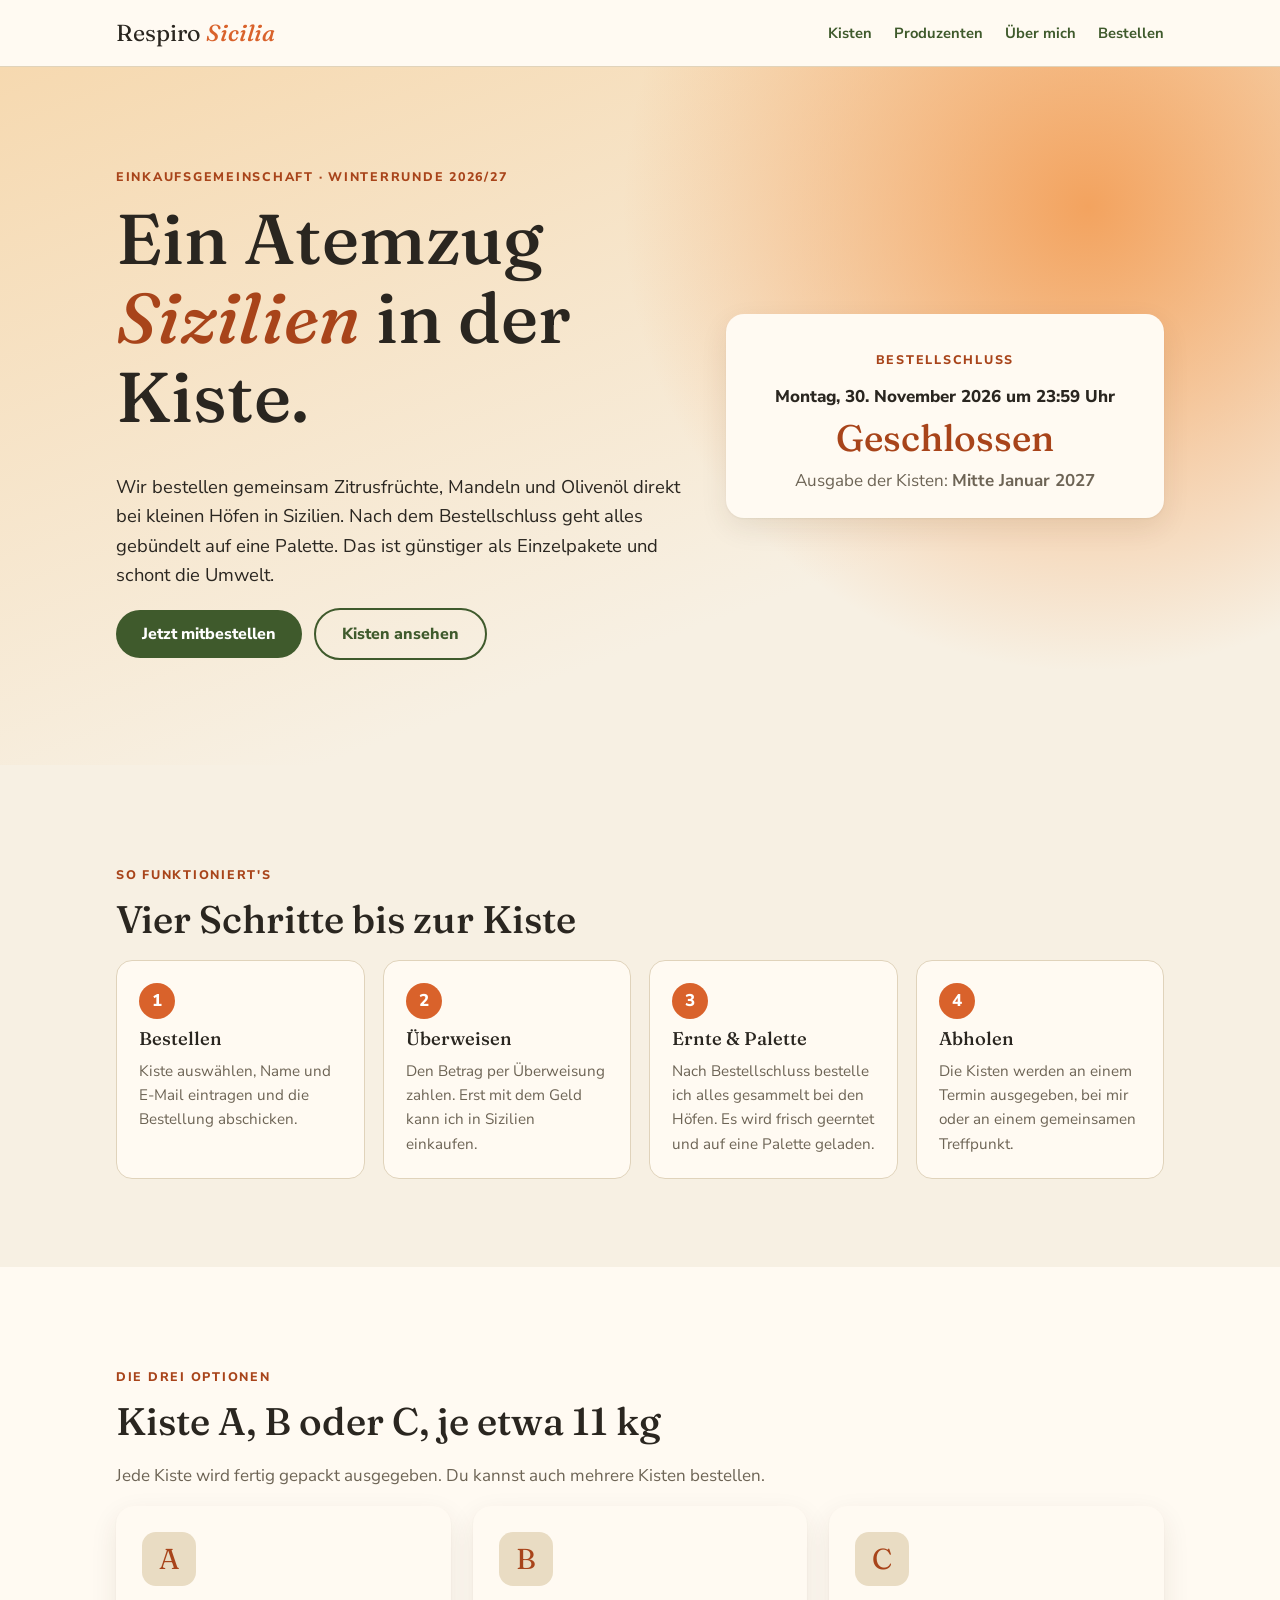
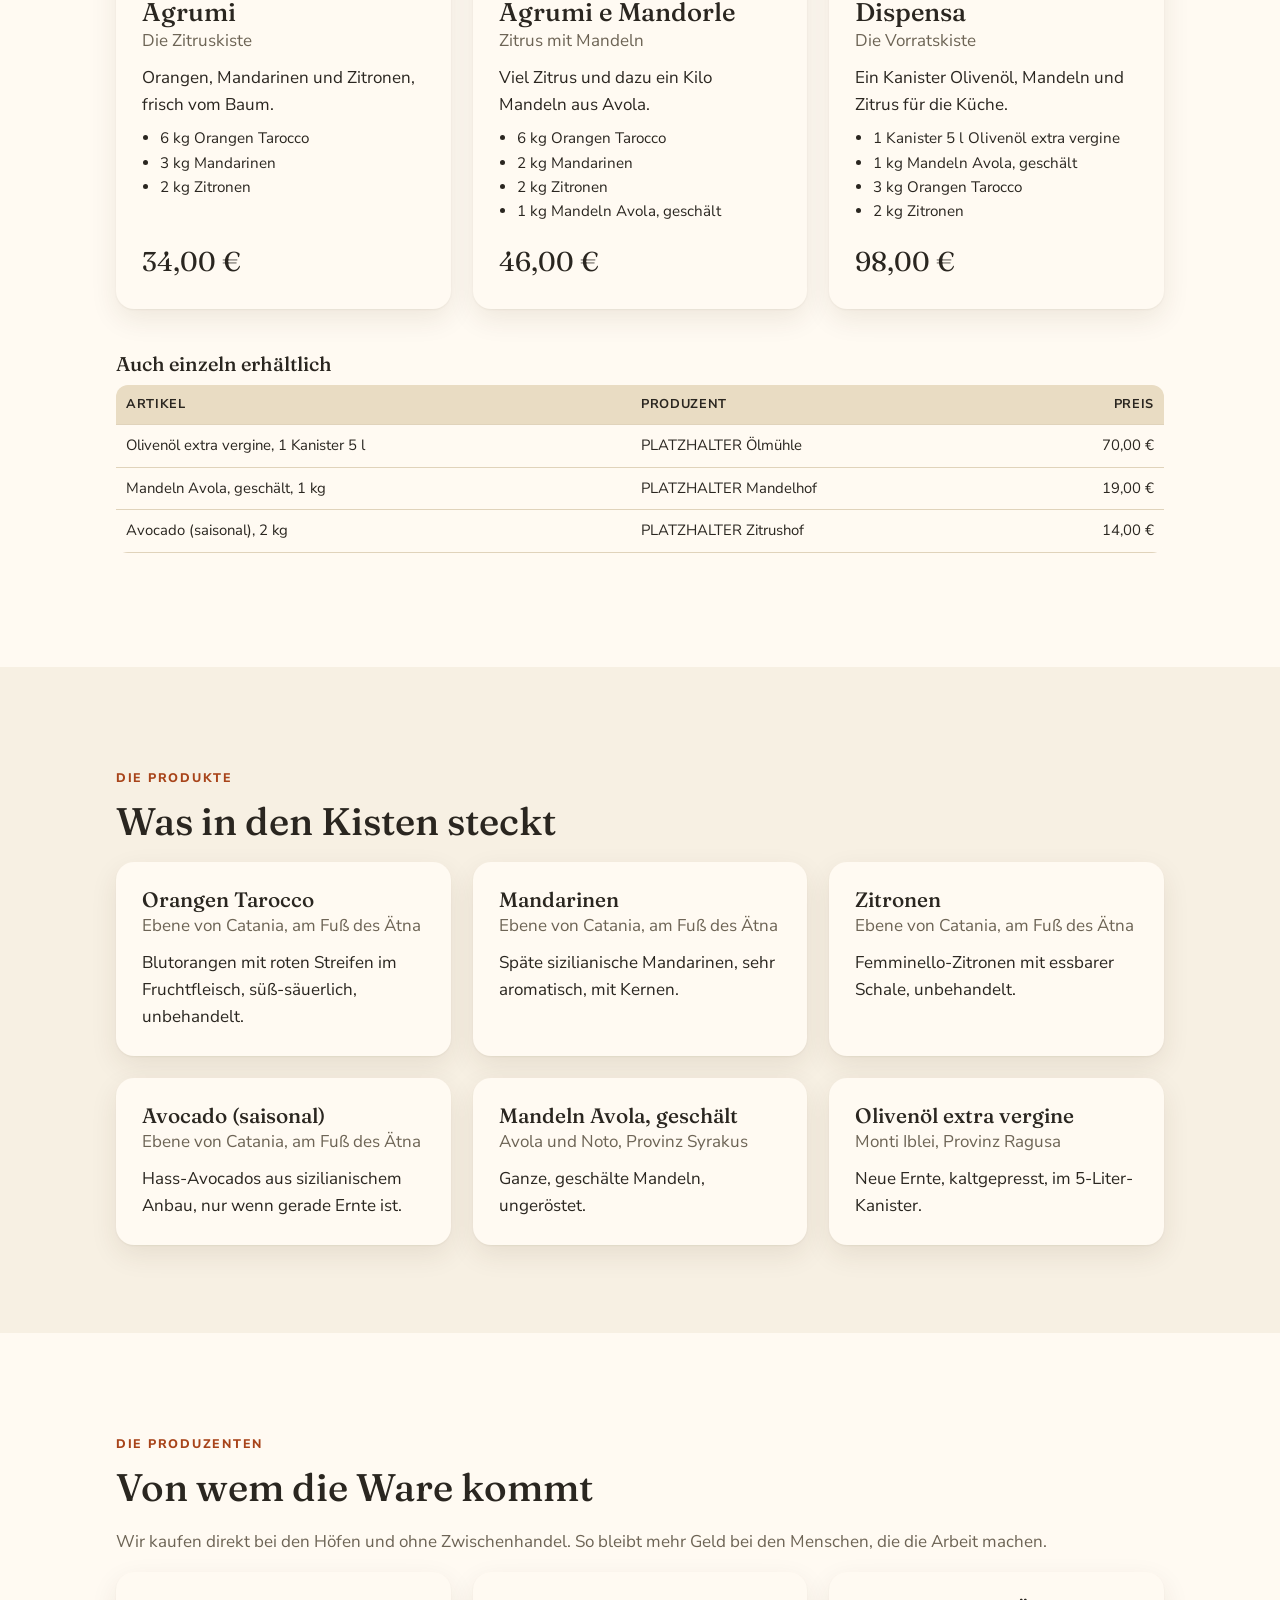
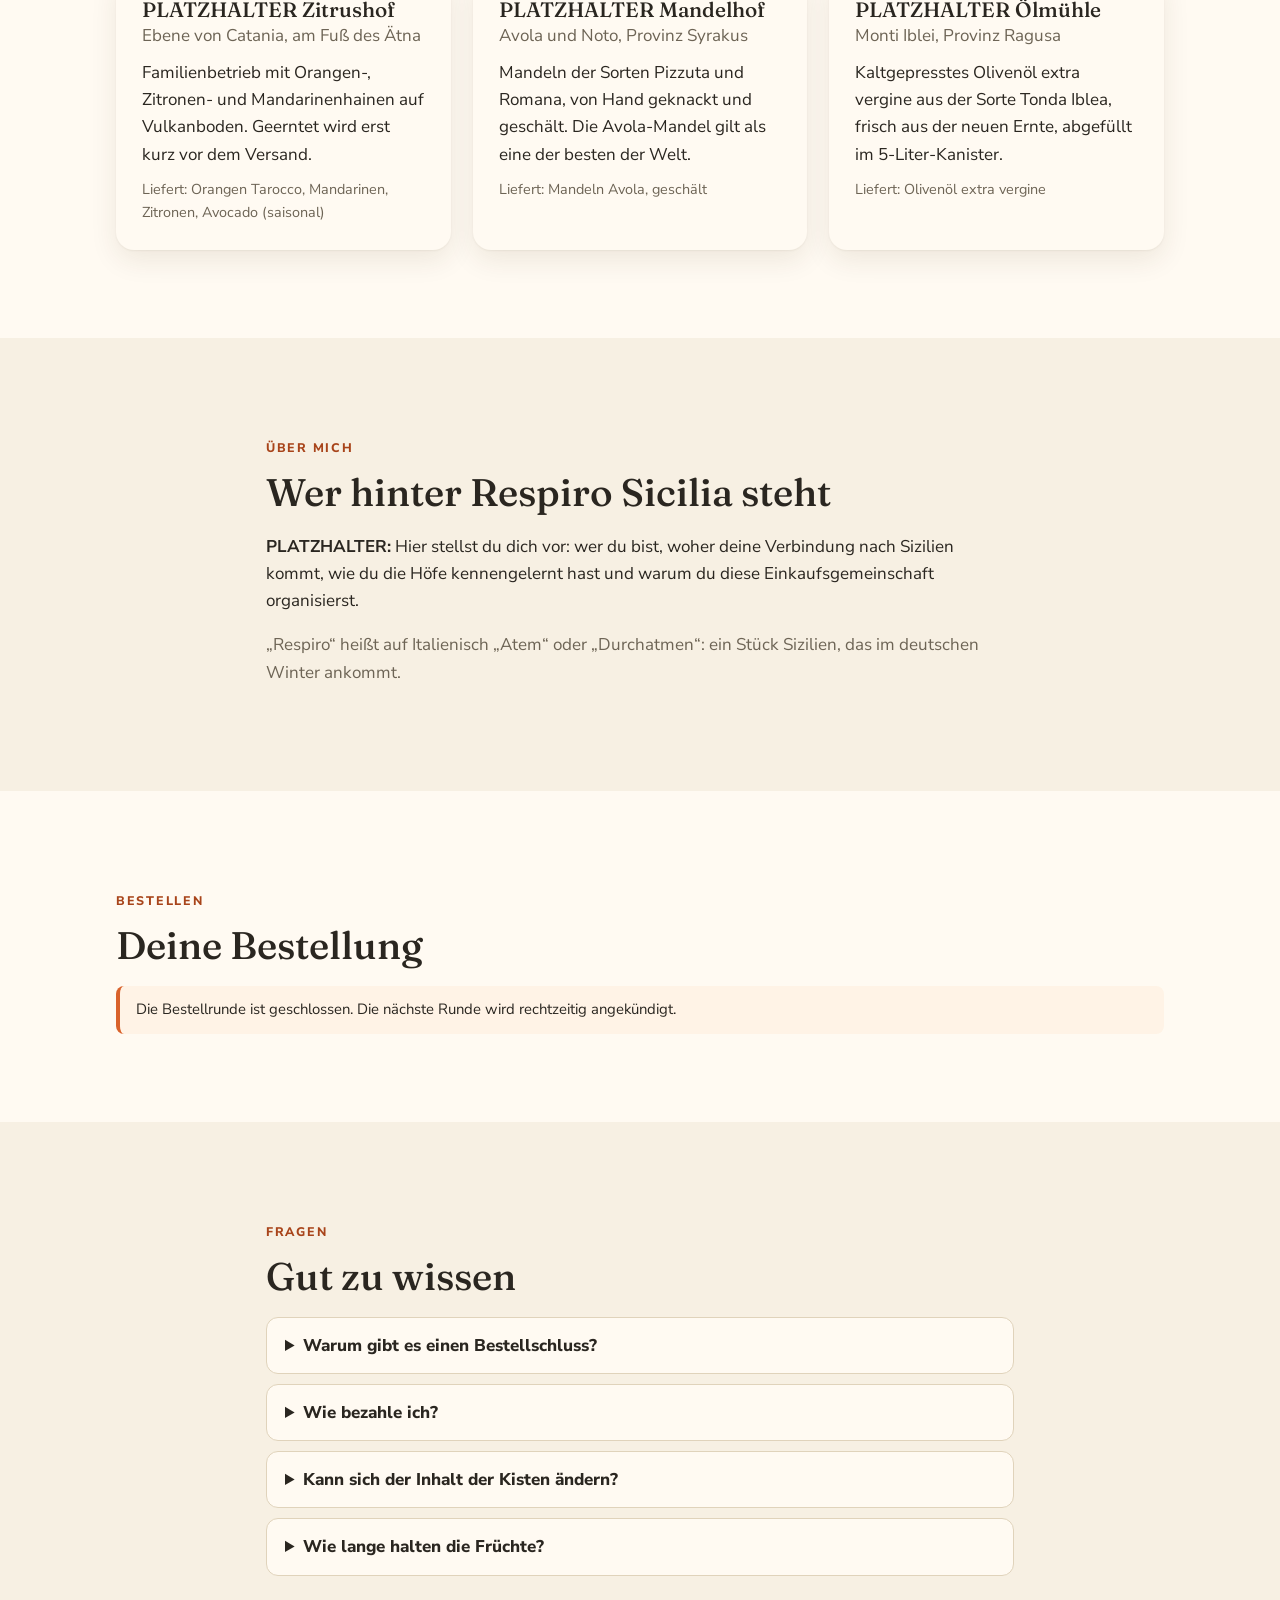
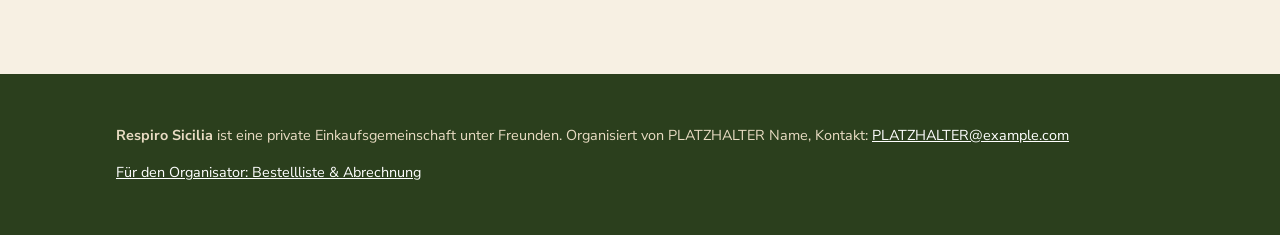
==== index.html @ 76657ce7 "Respiro Sicilia: Bestellrunde mit Kisten A/B/C, Bestellliste und Abrechnung Co-Authored-By: Claude O" ====
<!doctype html>
<html lang="de">
<head>
<meta charset="utf-8">
<meta name="viewport" content="width=device-width, initial-scale=1">
<title>Respiro Sicilia · Bestellrunde</title>
<meta name="description" content="Gemeinsame Bestellrunde für Zitrusfrüchte, Mandeln und Olivenöl direkt von sizilianischen Produzenten.">
<link rel="stylesheet" href="stil.css?v=1">
<link rel="icon" href="data:image/svg+xml,<svg xmlns='http://www.w3.org/2000/svg' viewBox='0 0 100 100'><circle cx='50' cy='55' r='38' fill='%23d9622b'/><path d='M50 17c8-12 22-12 28-6-10 2-18 6-28 6z' fill='%233f5a2c'/></svg>">
</head>
<body>

<header class="kopf">
  <div class="breite">
    <a class="logo" href="./">Respiro <em>Sicilia</em></a>
    <nav>
      <a href="#kisten">Kisten</a>
      <a class="breit" href="#produzenten">Produzenten</a>
      <a class="breit" href="#ueber">Über mich</a>
      <a href="#bestellen">Bestellen</a>
    </nav>
  </div>
</header>

<section class="buehne">
  <div class="breite">
    <div>
      <p class="marke">Einkaufsgemeinschaft · <span id="rundenTitel"></span></p>
      <h1>Ein Atemzug <em>Sizilien</em> in der Kiste.</h1>
      <p class="gross">Wir bestellen gemeinsam Zitrusfrüchte, Mandeln und Olivenöl direkt bei kleinen Höfen in Sizilien. Nach dem Bestellschluss geht alles gebündelt auf eine Palette. Das ist günstiger als Einzelpakete und schont die Umwelt.</p>
      <p><a class="knopf" href="#bestellen">Jetzt mitbestellen</a> &nbsp; <a class="knopf hell" href="#kisten">Kisten ansehen</a></p>
    </div>
    <div class="uhr" id="uhr">
      <p class="marke">Bestellschluss</p>
      <div id="stichtagText" style="font-weight:800"></div>
      <div class="zahlen" id="zahlen"></div>
      <p class="leise" style="margin:0">Ausgabe der Kisten: <b id="lieferText"></b></p>
    </div>
  </div>
</section>

<section>
  <div class="breite">
    <p class="marke">So funktioniert's</p>
    <h2>Vier Schritte bis zur Kiste</h2>
    <div class="schritte">
      <div class="schritt"><h3>Bestellen</h3><p>Kiste auswählen, Name und E-Mail eintragen und die Bestellung abschicken.</p></div>
      <div class="schritt"><h3>Überweisen</h3><p>Den Betrag per Überweisung zahlen. Erst mit dem Geld kann ich in Sizilien einkaufen.</p></div>
      <div class="schritt"><h3>Ernte &amp; Palette</h3><p>Nach Bestellschluss bestelle ich alles gesammelt bei den Höfen. Es wird frisch geerntet und auf eine Palette geladen.</p></div>
      <div class="schritt"><h3>Abholen</h3><p>Die Kisten werden an einem Termin ausgegeben, bei mir oder an einem gemeinsamen Treffpunkt.</p></div>
    </div>
  </div>
</section>

<section id="kisten" style="background:var(--papier)">
  <div class="breite">
    <p class="marke">Die drei Optionen</p>
    <h2>Kiste A, B oder C, je etwa 11 kg</h2>
    <p class="leise">Jede Kiste wird fertig gepackt ausgegeben. Du kannst auch mehrere Kisten bestellen.</p>
    <div class="kisten" id="kistenListe"></div>
    <h3 style="margin-top:44px">Auch einzeln erhältlich</h3>
    <div class="rollen"><table class="tabelle" id="extrasTabelle"></table></div>
  </div>
</section>

<section id="produkte">
  <div class="breite">
    <p class="marke">Die Produkte</p>
    <h2>Was in den Kisten steckt</h2>
    <div class="kisten" id="produktListe"></div>
  </div>
</section>

<section id="produzenten" style="background:var(--papier)">
  <div class="breite">
    <p class="marke">Die Produzenten</p>
    <h2>Von wem die Ware kommt</h2>
    <p class="leise">Wir kaufen direkt bei den Höfen und ohne Zwischenhandel. So bleibt mehr Geld bei den Menschen, die die Arbeit machen.</p>
    <div class="kisten" id="produzentenListe"></div>
  </div>
</section>

<section id="ueber">
  <div class="breite" style="max-width:780px">
    <p class="marke">Über mich</p>
    <h2>Wer hinter Respiro Sicilia steht</h2>
    <p><b>PLATZHALTER:</b> Hier stellst du dich vor: wer du bist, woher deine Verbindung nach Sizilien kommt, wie du die Höfe kennengelernt hast und warum du diese Einkaufsgemeinschaft organisierst.</p>
    <p class="leise">„Respiro“ heißt auf Italienisch „Atem“ oder „Durchatmen“: ein Stück Sizilien, das im deutschen Winter ankommt.</p>
  </div>
</section>

<section id="bestellen" style="background:var(--papier)">
  <div class="breite">
    <p class="marke">Bestellen</p>
    <h2>Deine Bestellung</h2>
    <div id="geschlossen" class="hinweis" hidden>Die Bestellrunde ist geschlossen. Die nächste Runde wird rechtzeitig angekündigt.</div>
    <form class="bestellung" id="formular">
      <div>
        <div id="mengenFelder"></div>
        <hr style="border:0;border-top:1px solid var(--linie);margin:22px 0">
        <label>Name <input name="name" required autocomplete="name"></label>
        <label>E-Mail <input name="email" type="email" required autocomplete="email"></label>
        <label>Abholung <select name="abholung" id="abholung"></select></label>
        <label>Anmerkung (optional) <textarea name="notiz" placeholder="z. B. Abholung durch jemand anderen"></textarea></label>
        <label class="check"><input type="checkbox" required> Ich überweise den Betrag bis zum Bestellschluss. Ohne Zahlung kann die Bestellung nicht berücksichtigt werden.</label>
      </div>
      <div>
        <div class="summe">
          <h3>Übersicht</h3>
          <table id="summe"></table>
          <p style="margin:18px 0 0"><button class="knopf" id="absenden" type="submit">Bestellung abschließen</button></p>
        </div>
        <div class="fertig" id="fertig" hidden style="margin-top:20px">
          <h3>Fast geschafft!</h3>
          <p>1. Schick die Bestellung ab. Dein E-Mail-Programm öffnet sich mit dem fertigen Text.</p>
          <p><a class="knopf" id="mailLink" href="#">Bestellung per E-Mail senden</a></p>
          <p class="leise" style="font-size:.9rem">Wenn sich kein Mailprogramm öffnet, kopiere diese Zeile und schick sie per E-Mail oder Messenger an <span class="orgMail"></span>:</p>
          <p><input id="codeFeld" readonly onclick="this.select()"> <button class="knopf hell" type="button" id="kopieren" style="margin-top:8px;padding:8px 16px">Kopieren</button></p>
          <p>2. Überweise bitte den Betrag:</p>
          <dl id="bank"></dl>
        </div>
      </div>
    </form>
  </div>
</section>

<section>
  <div class="breite" style="max-width:780px">
    <p class="marke">Fragen</p>
    <h2>Gut zu wissen</h2>
    <details><summary>Warum gibt es einen Bestellschluss?</summary><p>Alle Bestellungen werden gesammelt und dann auf einmal bei den Höfen bestellt. Nur so lohnt sich eine Palette, und die Höfe können genau so viel ernten, wie gebraucht wird.</p></details>
    <details><summary>Wie bezahle ich?</summary><p>Per Überweisung auf das angegebene Konto, mit deinem Namen im Verwendungszweck. Eine Kasse oder einen PayPal-Checkout gibt es nicht.</p></details>
    <details><summary>Kann sich der Inhalt der Kisten ändern?</summary><p>Ja. Es sind Naturprodukte und es zählt, was gerade geerntet wird. Wenn etwas ausfällt, wird es durch Gleichwertiges ersetzt oder der Betrag erstattet.</p></details>
    <details><summary>Wie lange halten die Früchte?</summary><p>Unbehandelte Zitrusfrüchte halten kühl und luftig gelagert zwei bis drei Wochen. Mandeln und Olivenöl halten viele Monate.</p></details>
  </div>
</section>

<footer>
  <div class="breite">
    <p><b>Respiro Sicilia</b> ist eine private Einkaufsgemeinschaft unter Freunden. Organisiert von <span class="orgName"></span>, Kontakt: <a class="orgMailLink" href="#"></a></p>
    <p><a href="runde.html">Für den Organisator: Bestellliste &amp; Abrechnung</a></p>
  </div>
</footer>

<script src="runde.js?v=1"></script>
<script>
const $ = (s) => document.querySelector(s);
const ende = new Date(RUNDE.stichtag);
$("#rundenTitel").textContent = RUNDE.titel;
$("#stichtagText").textContent = ende.toLocaleString("de-DE", { weekday: "long", day: "numeric", month: "long", year: "numeric", hour: "2-digit", minute: "2-digit" }) + " Uhr";
$("#lieferText").textContent = RUNDE.lieferung;
document.querySelectorAll(".orgName").forEach((e) => (e.textContent = RUNDE.organisator));
document.querySelectorAll(".orgMail").forEach((e) => (e.textContent = RUNDE.email));
document.querySelectorAll(".orgMailLink").forEach((e) => { e.textContent = RUNDE.email; e.href = "mailto:" + RUNDE.email; });

function uhr() {
  const rest = ende - new Date();
  if (rest <= 0) {
    $("#zahlen").innerHTML = "<div><b>Geschlossen</b></div>";
    $("#geschlossen").hidden = false; $("#formular").hidden = true;
    return;
  }
  const t = Math.floor(rest / 864e5), h = Math.floor(rest / 36e5) % 24, m = Math.floor(rest / 6e4) % 60;
  $("#zahlen").innerHTML = [[t, "Tage"], [h, "Std."], [m, "Min."]].map(([n, l]) => `<div><b>${n}</b><span>${l}</span></div>`).join("");
}
uhr(); setInterval(uhr, 30000);

// Kisten
const inhaltListe = (inhalt) => Object.entries(inhalt).map(([p, m]) => `<li>${zahl(m)} ${PRODUKTE[p].einheit} ${PRODUKTE[p].name}</li>`).join("");
$("#kistenListe").innerHTML = KISTEN.map((k) => `
  <article class="kiste">
    <div class="buchstabe">${k.id}</div>
    <h3>${k.name}</h3><div class="unter">${k.untertitel}</div>
    <p style="margin:0">${k.text}</p>
    <ul>${inhaltListe(k.inhalt)}</ul>
    <div class="preis">${euro(k.preis)}</div>
  </article>`).join("");
$("#extrasTabelle").innerHTML = "<tr><th>Artikel</th><th>Produzent</th><th class='z'>Preis</th></tr>" +
  EXTRAS.filter((x) => x.verfuegbar).map((x) => { const p = PRODUKTE[x.produkt];
    return `<tr><td>${p.name}, ${zahl(x.menge)} ${p.einheit}</td><td>${PRODUZENTEN[p.produzent].name}</td><td class="z">${euro(x.preis)}</td></tr>`; }).join("");

// Produkte & Produzenten
$("#produktListe").innerHTML = Object.values(PRODUKTE).map((p) => `
  <article class="kiste"><h3 style="font-size:1.3rem">${p.name}</h3>
  <div class="unter">${PRODUZENTEN[p.produzent].ort}</div><p style="margin:0">${p.text}</p></article>`).join("");
$("#produzentenListe").innerHTML = Object.entries(PRODUZENTEN).map(([id, z]) => `
  <article class="kiste"><h3 style="font-size:1.3rem">${z.name}</h3><div class="unter">${z.ort}</div>
  <p style="margin:0 0 10px">${z.text}</p>
  <p class="leise" style="margin:0;font-size:.9rem">Liefert: ${Object.values(PRODUKTE).filter((p) => p.produzent === id).map((p) => p.name).join(", ")}</p></article>`).join("");

// Formular
const POS = positionen();
const mengen = Object.fromEntries(POS.map((p) => [p.key, 0]));
$("#abholung").innerHTML = RUNDE.abholpunkte.map((a) => `<option>${a}</option>`).join("");
$("#mengenFelder").innerHTML = POS.map((p) => `
  <div style="display:flex;justify-content:space-between;align-items:center;gap:12px;padding:8px 0;border-bottom:1px solid var(--linie)">
    <div><b>${p.titel}</b><br><span class="leise">${euro(p.preis)}</span></div>
    <div class="menge" style="margin:0"><button type="button" data-k="${p.key}" data-d="-1" aria-label="weniger">−</button><output id="m-${p.key}">0</output><button type="button" data-k="${p.key}" data-d="1" aria-label="mehr">+</button></div>
  </div>`).join("");
$("#mengenFelder").addEventListener("click", (e) => {
  const b = e.target.closest("button[data-k]"); if (!b) return;
  mengen[b.dataset.k] = Math.max(0, mengen[b.dataset.k] + Number(b.dataset.d));
  $("#m-" + b.dataset.k).textContent = mengen[b.dataset.k];
  $("#fertig").hidden = true; summe();
});
function gesamt() { return POS.reduce((s, p) => s + p.preis * mengen[p.key], 0); }
function summe() {
  const zeilen = POS.filter((p) => mengen[p.key] > 0).map((p) => `<tr><td>${mengen[p.key]} × ${p.titel}</td><td>${euro(p.preis * mengen[p.key])}</td></tr>`);
  $("#summe").innerHTML = (zeilen.join("") || `<tr><td class="leise">Noch nichts ausgewählt</td><td></td></tr>`) +
    `<tr class="gesamt"><td>Gesamt</td><td>${euro(gesamt())}</td></tr>`;
  $("#absenden").disabled = gesamt() === 0;
}
summe();

$("#formular").addEventListener("submit", (e) => {
  e.preventDefault();
  const f = new FormData(e.target);
  const b = { name: f.get("name"), email: f.get("email"), abholung: f.get("abholung"), notiz: f.get("notiz"), mengen };
  const code = bestellcode(b);
  const zweck = `Respiro ${b.name}`;
  const text = [
    `Hallo ${RUNDE.organisator},`, "", `hier ist meine Bestellung für die ${RUNDE.titel}:`, "",
    ...POS.filter((p) => mengen[p.key] > 0).map((p) => `${mengen[p.key]} × ${p.titel} = ${euro(p.preis * mengen[p.key])}`),
    `Gesamt: ${euro(gesamt())}`, "", `Abholung: ${b.abholung}`, b.notiz ? `Anmerkung: ${b.notiz}` : "",
    "", "Bestellcode (bitte nicht ändern):", code, "", `Viele Grüße`, b.name,
  ].join("\n");
  $("#mailLink").href = `mailto:${RUNDE.email}?subject=${encodeURIComponent("Bestellung Respiro Sicilia: " + b.name)}&body=${encodeURIComponent(text)}`;
  $("#codeFeld").value = code;
  $("#bank").innerHTML = `<dt>Empfänger</dt><dd>${RUNDE.kontoinhaber}</dd><dt>IBAN</dt><dd>${RUNDE.iban}</dd>
    <dt>Betrag</dt><dd>${euro(gesamt())}</dd><dt>Zweck</dt><dd>${zweck}</dd>` +
    (RUNDE.paypalme ? `<dt>PayPal</dt><dd><a href="${RUNDE.paypalme}/${gesamt()}" target="_blank" rel="noopener">${RUNDE.paypalme}</a></dd>` : "");
  $("#fertig").hidden = false;
  $("#fertig").scrollIntoView({ behavior: "smooth", block: "center" });
});
$("#kopieren").addEventListener("click", () => { $("#codeFeld").select(); navigator.clipboard?.writeText($("#codeFeld").value); $("#kopieren").textContent = "Kopiert ✓"; });
</script>
</body>
</html>
---- stil.css ----
@font-face { font-family: "Fraunces"; src: url(fonts/fraunces-normal.woff2) format("woff2"); font-weight: 300 900; font-display: swap; }
@font-face { font-family: "Fraunces"; src: url(fonts/fraunces-italic-500.woff2) format("woff2"); font-style: italic; font-weight: 500; font-display: swap; }
@font-face { font-family: "Nunito Sans"; src: url(fonts/nunitosans-normal.woff2) format("woff2"); font-weight: 200 1000; font-display: swap; }

:root {
  --kalk: #f7f0e3;
  --papier: #fffaf2;
  --tinte: #2a2620;
  --leise: #6d6455;
  --orange: #d9622b;
  --orange-dunkel: #a8441a;
  --blatt: #3f5a2c;
  --blatt-dunkel: #2b3f1d;
  --mandel: #e9dcc3;
  --linie: #e0d3bb;
  --schatten: 0 1px 2px rgb(70 45 15 / .06), 0 10px 28px rgb(70 45 15 / .09);
}
[hidden] { display: none !important; }
* { box-sizing: border-box; }
body { margin: 0; background: var(--kalk); color: var(--tinte); font: 17px/1.6 "Nunito Sans", system-ui, sans-serif; }
a { color: var(--blatt); }
h1, h2, h3 { font-family: "Fraunces", Georgia, serif; font-weight: 500; line-height: 1.12; margin: 0 0 .5em; }
h2 { font-size: clamp(1.7rem, 4vw, 2.4rem); }
em { font-family: "Fraunces", Georgia, serif; font-style: italic; }
.breite { max-width: 1080px; margin: 0 auto; padding: 0 16px; }
section { padding: clamp(48px, 8vw, 88px) 0; }
.marke { color: var(--orange-dunkel); letter-spacing: .14em; text-transform: uppercase; font-size: .78rem; font-weight: 800; }
.leise { color: var(--leise); }

/* Kopf */
header.kopf { background: var(--papier); border-bottom: 1px solid var(--linie); }
.kopf .breite { display: flex; align-items: center; justify-content: space-between; height: 66px; gap: 16px; }
.logo { white-space: nowrap; text-decoration: none; color: var(--tinte); font-family: "Fraunces", serif; font-size: 1.45rem; }
.logo em { color: var(--orange); }
.kopf nav a { text-decoration: none; font-weight: 700; font-size: .92rem; margin-left: 18px; }

/* Bühne */
.buehne { background: radial-gradient(circle at 85% 20%, #f3a35f 0, transparent 38%), linear-gradient(160deg, #f6d9b0, var(--kalk) 70%); }
.buehne .breite { display: grid; grid-template-columns: 1.3fr 1fr; gap: 40px; align-items: center; }
.buehne h1 { font-size: clamp(2.4rem, 7vw, 4.4rem); }
.buehne h1 em { color: var(--orange-dunkel); }
.buehne p.gross { font-size: 1.15rem; max-width: 34em; }
.uhr { background: var(--papier); border-radius: 18px; padding: 24px; box-shadow: var(--schatten); text-align: center; }
.uhr .zahlen { display: flex; justify-content: center; gap: 14px; margin: 10px 0; }
.uhr .zahlen div { min-width: 64px; }
.uhr .zahlen b { display: block; font-family: "Fraunces", serif; font-size: 2.3rem; font-weight: 500; color: var(--orange-dunkel); line-height: 1; }
.uhr .zahlen span { font-size: .75rem; color: var(--leise); text-transform: uppercase; letter-spacing: .08em; }
.knopf { display: inline-block; background: var(--blatt); color: #fff; border: 0; border-radius: 999px; padding: 13px 26px; font: 800 1rem "Nunito Sans", sans-serif; text-decoration: none; cursor: pointer; }
.knopf:hover { background: var(--blatt-dunkel); }
.knopf.hell { background: transparent; color: var(--blatt); border: 2px solid var(--blatt); }
.knopf:disabled { opacity: .5; cursor: not-allowed; }

/* Ablauf */
.schritte { display: grid; grid-template-columns: repeat(4, 1fr); gap: 18px; counter-reset: s; }
.schritt { background: var(--papier); border-radius: 16px; padding: 22px; border: 1px solid var(--linie); }
.schritt::before { counter-increment: s; content: counter(s); display: grid; place-items: center; width: 36px; height: 36px; border-radius: 50%; background: var(--orange); color: #fff; font-weight: 800; margin-bottom: 10px; }
.schritt h3 { font-size: 1.15rem; }
.schritt p { margin: 0; color: var(--leise); font-size: .95rem; }

/* Kisten */
.kisten { display: grid; grid-template-columns: repeat(3, 1fr); gap: 22px; }
.kiste { background: var(--papier); border-radius: 18px; padding: 26px; box-shadow: var(--schatten); display: flex; flex-direction: column; }
.kiste .buchstabe { width: 54px; height: 54px; border-radius: 14px; background: var(--mandel); display: grid; place-items: center; font-family: "Fraunces", serif; font-size: 1.8rem; color: var(--orange-dunkel); margin-bottom: 12px; }
.kiste h3 { font-size: 1.6rem; margin: 0; }
.kiste .unter { color: var(--leise); margin-bottom: 10px; }
.kiste ul { padding-left: 18px; margin: 8px 0 16px; font-size: .95rem; }
.kiste .preis { margin-top: auto; font-family: "Fraunces", serif; font-size: 1.7rem; }
.menge { display: flex; align-items: center; gap: 10px; margin-top: 12px; }
.menge button { width: 40px; height: 40px; border-radius: 50%; border: 2px solid var(--blatt); background: transparent; color: var(--blatt); font-size: 1.3rem; font-weight: 800; cursor: pointer; }
.menge output { min-width: 28px; text-align: center; font-size: 1.3rem; font-weight: 800; }

/* Formular */
.bestellung { background: var(--papier); border-radius: 20px; padding: clamp(20px, 4vw, 36px); box-shadow: var(--schatten); display: grid; grid-template-columns: 1.2fr 1fr; gap: 32px; }
label { display: block; font-weight: 700; font-size: .92rem; margin: 0 0 14px; }
input, select, textarea { display: block; width: 100%; margin-top: 5px; padding: 11px 12px; border: 1px solid var(--linie); border-radius: 10px; font: inherit; background: #fff; color: var(--tinte); }
textarea { min-height: 80px; }
.check { display: flex; gap: 10px; align-items: flex-start; font-weight: 400; }
.check input { width: auto; margin-top: 5px; }
.summe { background: var(--kalk); border-radius: 14px; padding: 20px; }
.summe table { width: 100%; border-collapse: collapse; font-size: .95rem; }
.summe td { padding: 5px 0; }
.summe td:last-child { text-align: right; }
.summe tr.gesamt td { border-top: 2px solid var(--tinte); font-weight: 800; font-size: 1.1rem; padding-top: 10px; }
.hinweis { background: #fff3e6; border-left: 4px solid var(--orange); padding: 12px 16px; border-radius: 8px; font-size: .93rem; }
.fertig { background: #eef4e6; border-left: 4px solid var(--blatt); padding: 20px; border-radius: 12px; }
.fertig dl { display: grid; grid-template-columns: auto 1fr; gap: 4px 16px; margin: 12px 0; }
.fertig dt { font-weight: 700; }
.fertig dd { margin: 0; font-family: ui-monospace, monospace; word-break: break-all; }

/* Fragen */
details { background: var(--papier); border: 1px solid var(--linie); border-radius: 12px; padding: 14px 18px; margin-bottom: 10px; }
summary { font-weight: 800; cursor: pointer; }

footer { background: var(--blatt-dunkel); color: var(--mandel); padding: 36px 0; font-size: .9rem; }
footer a { color: #fff; }

/* Organisator */
.karten { display: grid; grid-template-columns: repeat(4, 1fr); gap: 14px; margin-bottom: 26px; }
.karte { background: var(--papier); border-radius: 14px; padding: 18px; border: 1px solid var(--linie); }
.karte span { display: block; font-size: .78rem; text-transform: uppercase; letter-spacing: .08em; color: var(--leise); }
.karte b { font-family: "Fraunces", serif; font-size: 1.8rem; font-weight: 500; }
.tabelle { width: 100%; border-collapse: collapse; background: var(--papier); border-radius: 12px; overflow: hidden; font-size: .93rem; }
.tabelle th, .tabelle td { padding: 9px 10px; border-bottom: 1px solid var(--linie); text-align: left; }
.tabelle th { background: var(--mandel); font-size: .8rem; text-transform: uppercase; letter-spacing: .05em; }
.tabelle td.z, .tabelle th.z { text-align: right; }
.rollen { overflow-x: auto; margin-bottom: 26px; }
.leiste-knoepfe { display: flex; flex-wrap: wrap; gap: 10px; margin: 14px 0 26px; }
.leiste-knoepfe .knopf { padding: 10px 18px; font-size: .9rem; }
.x { background: none; border: 0; color: var(--orange-dunkel); cursor: pointer; font-size: 1.1rem; }

@media (max-width: 860px) {
  .buehne .breite, .bestellung { grid-template-columns: 1fr; }
  .schritte { grid-template-columns: 1fr 1fr; }
  .kisten { grid-template-columns: 1fr; }
  .karten { grid-template-columns: 1fr 1fr; }
}
@media (max-width: 480px) {
  .schritte { grid-template-columns: 1fr; }
  .kopf nav a { margin-left: 12px; font-size: .85rem; }
  .kopf nav a.breit { display: none; }
}
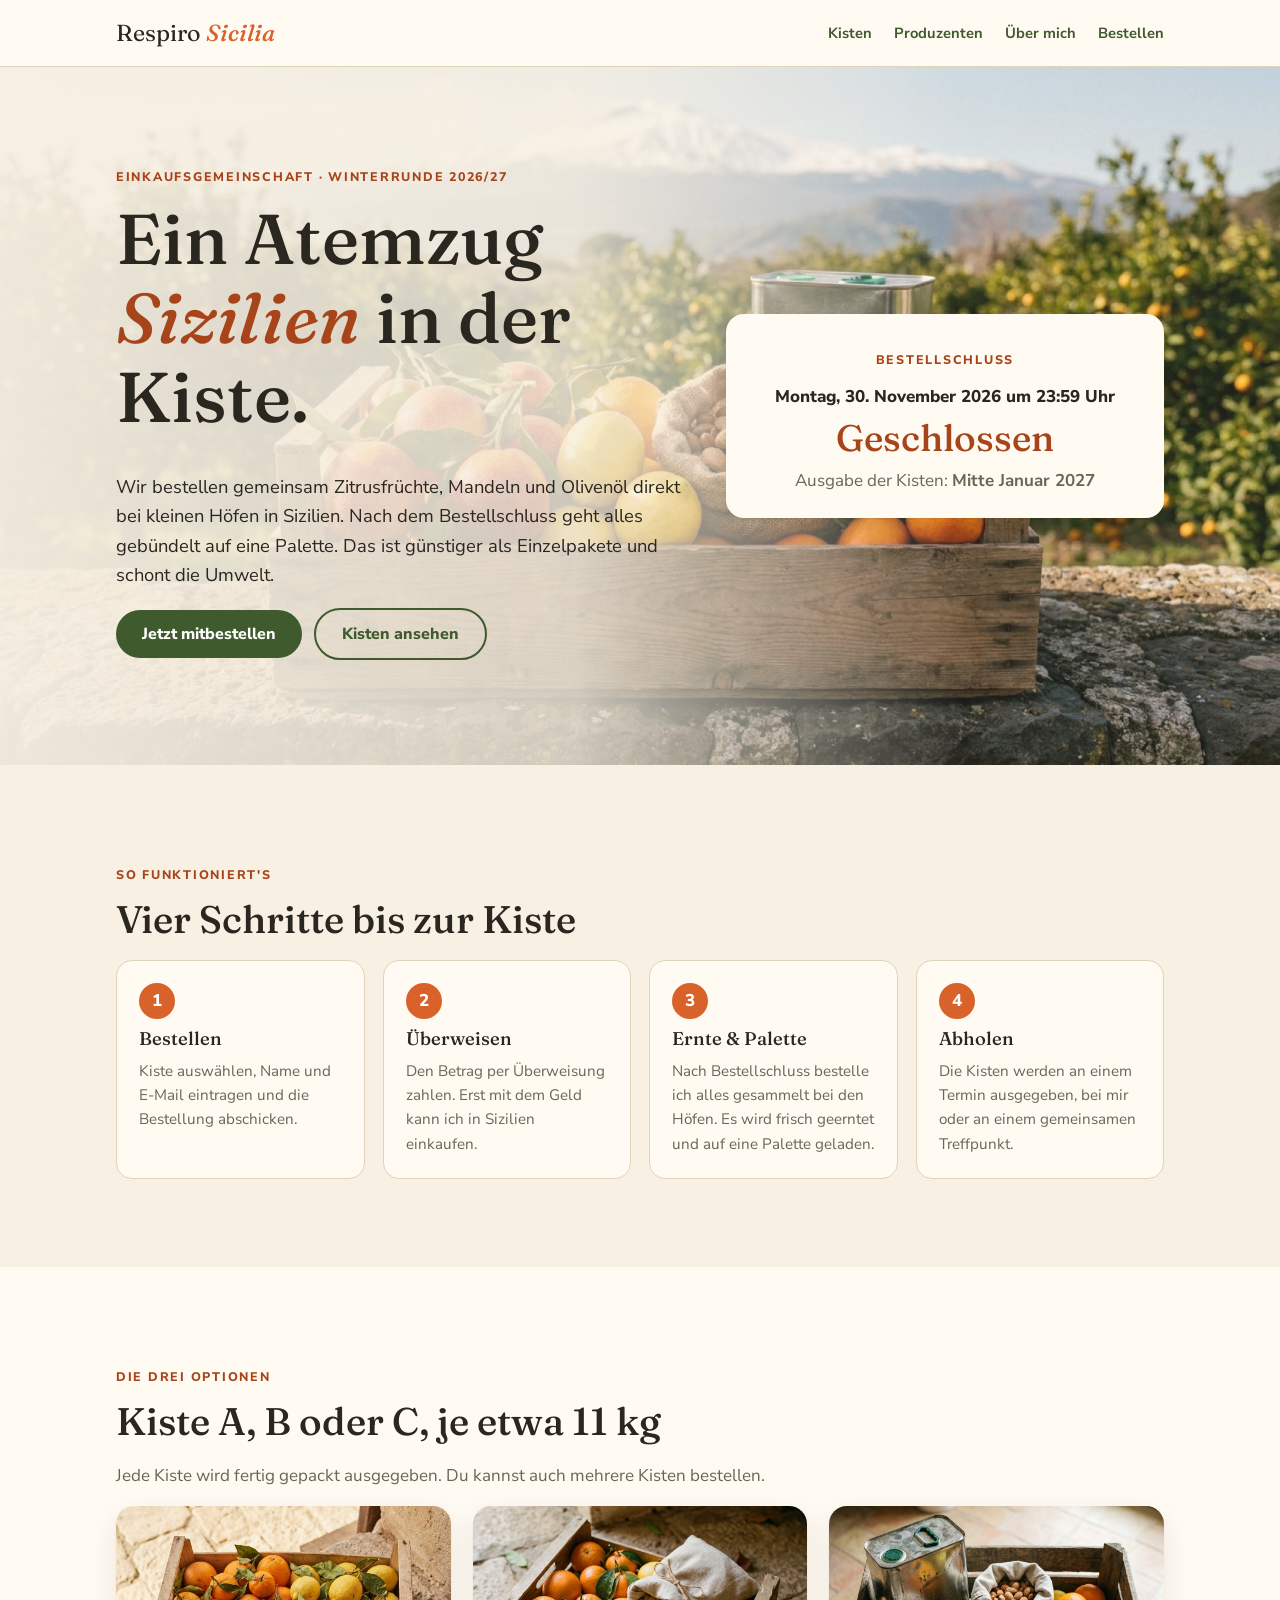
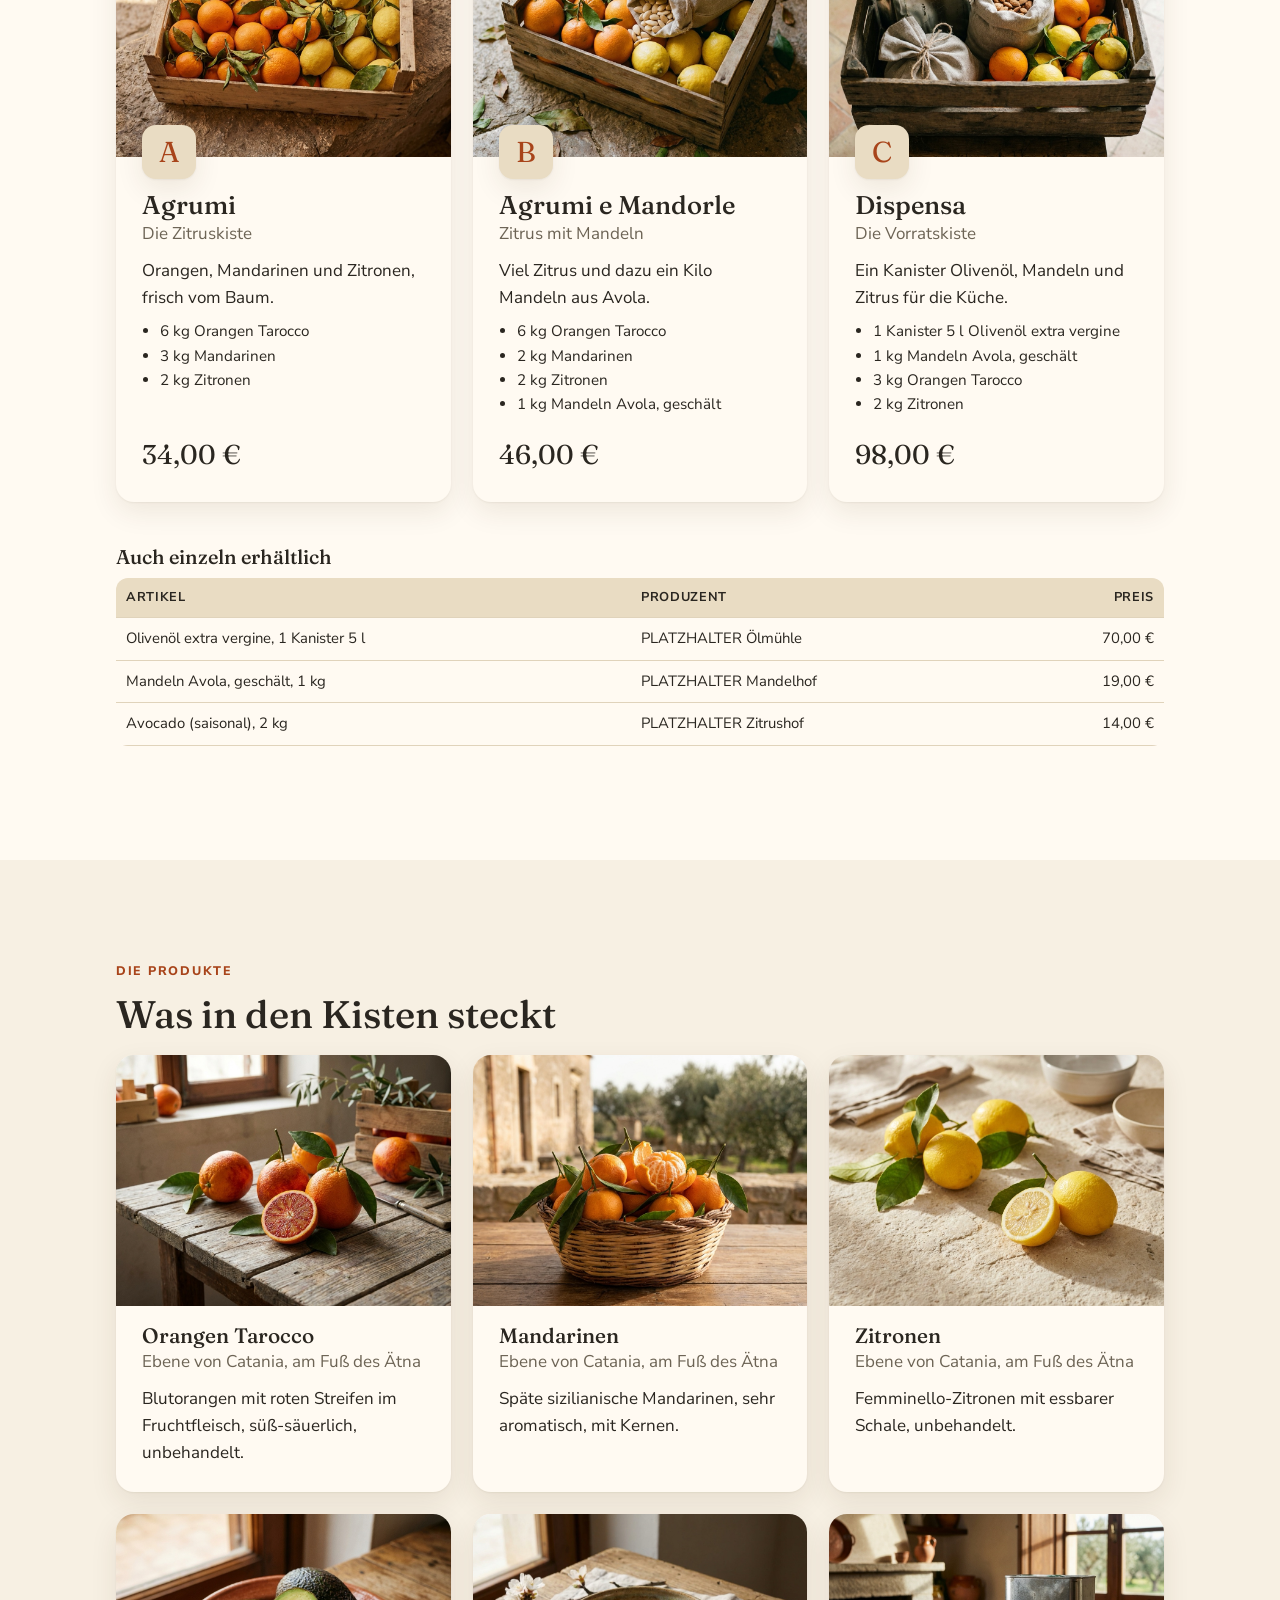
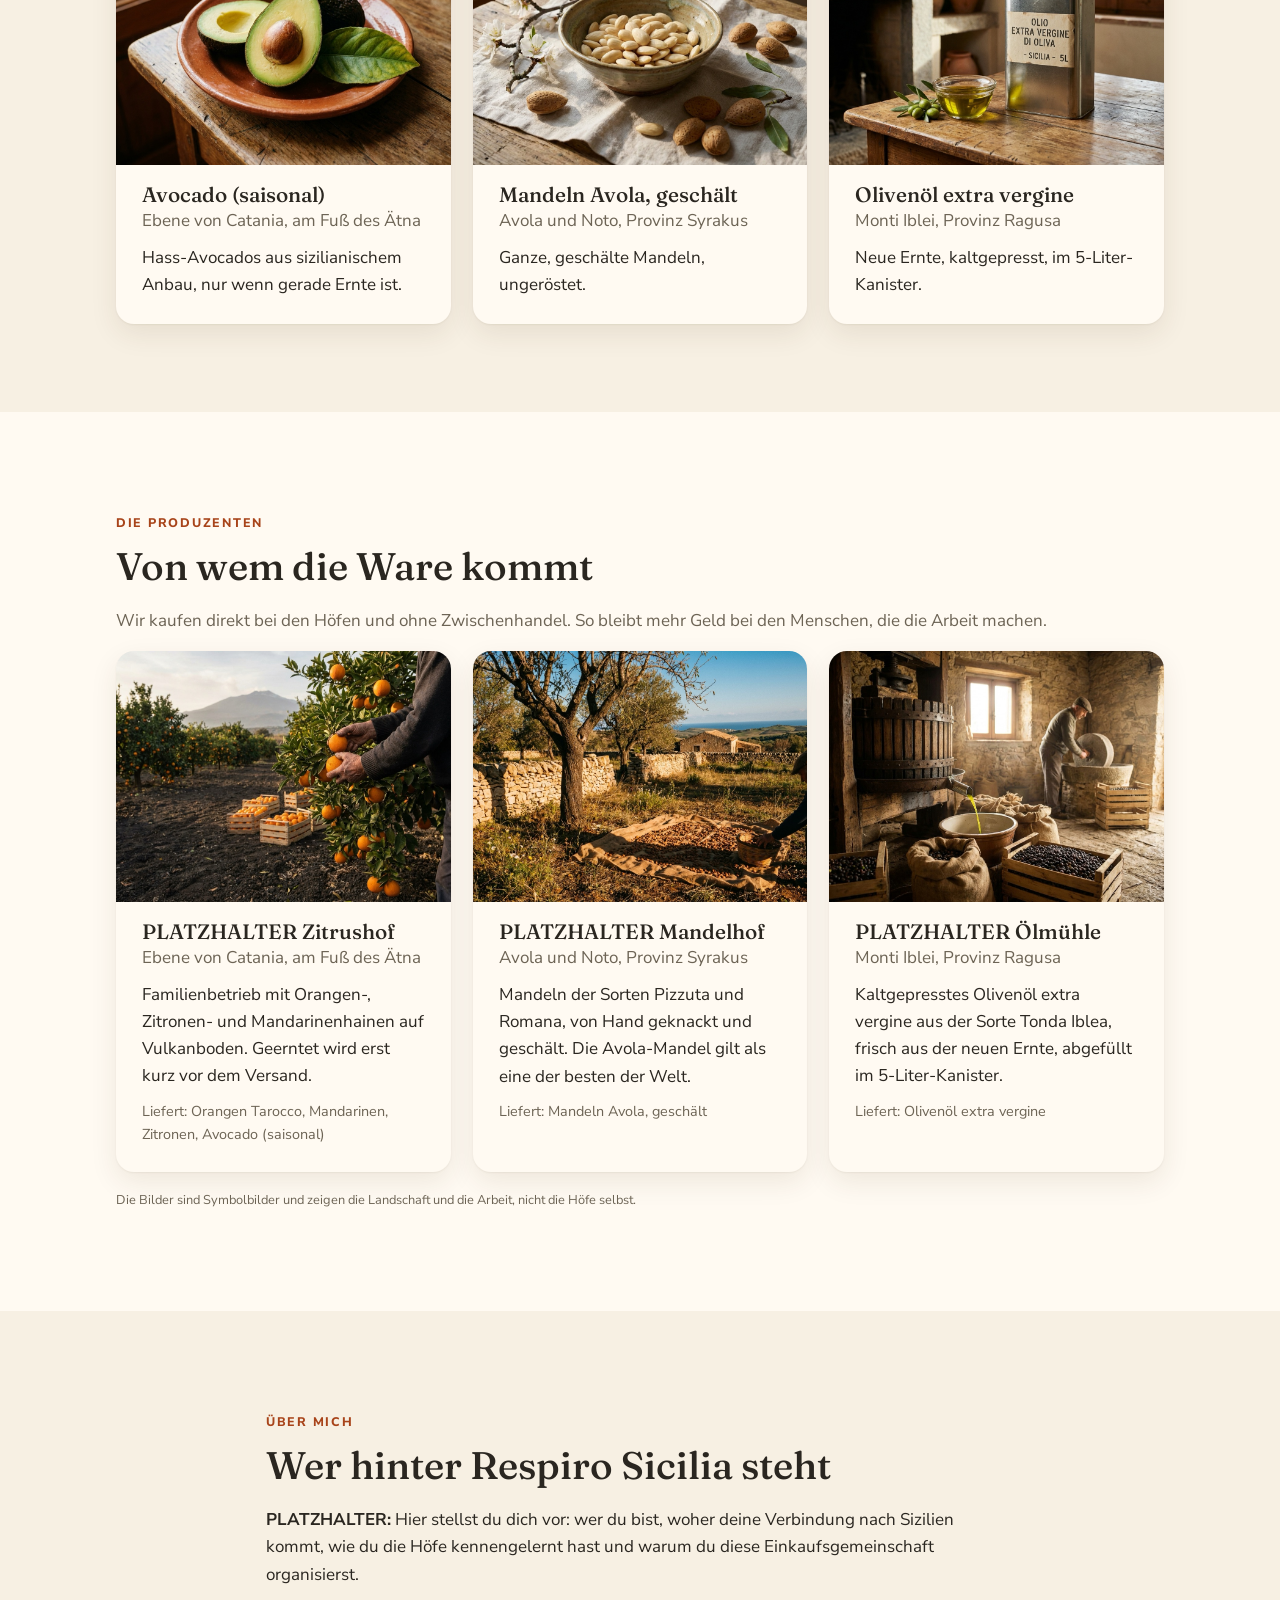
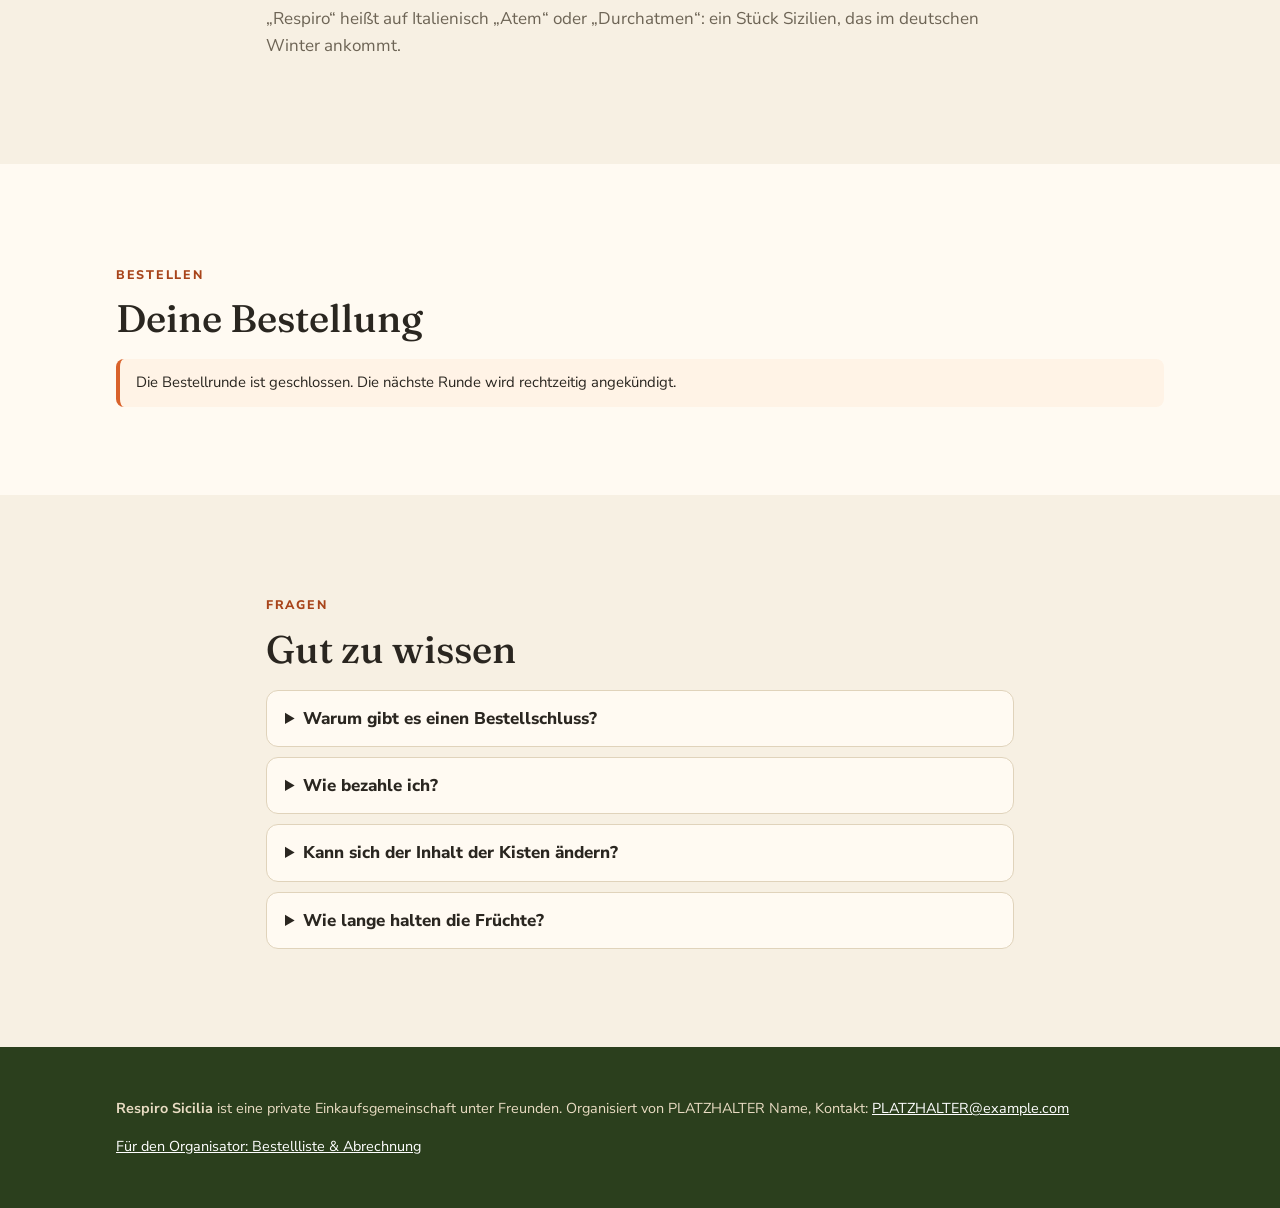
==== commit 0516ded9: "Bilder von Produkten, Kisten und Produzenten (Gemini), Link zur Seite im README Co-Authored-By: Clau" ====
--- a/index.html
+++ b/index.html
@@ -5,7 +5,7 @@
 <meta name="viewport" content="width=device-width, initial-scale=1">
 <title>Respiro Sicilia · Bestellrunde</title>
 <meta name="description" content="Gemeinsame Bestellrunde für Zitrusfrüchte, Mandeln und Olivenöl direkt von sizilianischen Produzenten.">
-<link rel="stylesheet" href="stil.css?v=1">
+<link rel="stylesheet" href="stil.css?v=2">
 <link rel="icon" href="data:image/svg+xml,<svg xmlns='http://www.w3.org/2000/svg' viewBox='0 0 100 100'><circle cx='50' cy='55' r='38' fill='%23d9622b'/><path d='M50 17c8-12 22-12 28-6-10 2-18 6-28 6z' fill='%233f5a2c'/></svg>">
 </head>
 <body>
@@ -77,6 +77,7 @@
     <h2>Von wem die Ware kommt</h2>
     <p class="leise">Wir kaufen direkt bei den Höfen und ohne Zwischenhandel. So bleibt mehr Geld bei den Menschen, die die Arbeit machen.</p>
     <div class="kisten" id="produzentenListe"></div>
+    <p class="bildnote">Die Bilder sind Symbolbilder und zeigen die Landschaft und die Arbeit, nicht die Höfe selbst.</p>
   </div>
 </section>
 
@@ -142,7 +143,7 @@
   </div>
 </footer>
 
-<script src="runde.js?v=1"></script>
+<script src="runde.js?v=2"></script>
 <script>
 const $ = (s) => document.querySelector(s);
 const ende = new Date(RUNDE.stichtag);
@@ -169,6 +170,7 @@
 const inhaltListe = (inhalt) => Object.entries(inhalt).map(([p, m]) => `<li>${zahl(m)} ${PRODUKTE[p].einheit} ${PRODUKTE[p].name}</li>`).join("");
 $("#kistenListe").innerHTML = KISTEN.map((k) => `
   <article class="kiste">
+    <img class="bild" src="bilder/kiste-${k.id.toLowerCase()}.jpg" alt="Kiste ${k.id}: ${k.name}" loading="lazy">
     <div class="buchstabe">${k.id}</div>
     <h3>${k.name}</h3><div class="unter">${k.untertitel}</div>
     <p style="margin:0">${k.text}</p>
@@ -180,11 +182,11 @@
     return `<tr><td>${p.name}, ${zahl(x.menge)} ${p.einheit}</td><td>${PRODUZENTEN[p.produzent].name}</td><td class="z">${euro(x.preis)}</td></tr>`; }).join("");
 
 // Produkte & Produzenten
-$("#produktListe").innerHTML = Object.values(PRODUKTE).map((p) => `
-  <article class="kiste"><h3 style="font-size:1.3rem">${p.name}</h3>
+$("#produktListe").innerHTML = Object.entries(PRODUKTE).map(([id, p]) => `
+  <article class="kiste"><img class="bild" src="bilder/${id}.jpg" alt="${p.name}" loading="lazy"><h3 style="font-size:1.3rem">${p.name}</h3>
   <div class="unter">${PRODUZENTEN[p.produzent].ort}</div><p style="margin:0">${p.text}</p></article>`).join("");
 $("#produzentenListe").innerHTML = Object.entries(PRODUZENTEN).map(([id, z]) => `
-  <article class="kiste"><h3 style="font-size:1.3rem">${z.name}</h3><div class="unter">${z.ort}</div>
+  <article class="kiste"><img class="bild" src="bilder/hof-${id}.jpg" alt="${z.ort}" loading="lazy"><h3 style="font-size:1.3rem">${z.name}</h3><div class="unter">${z.ort}</div>
   <p style="margin:0 0 10px">${z.text}</p>
   <p class="leise" style="margin:0;font-size:.9rem">Liefert: ${Object.values(PRODUKTE).filter((p) => p.produzent === id).map((p) => p.name).join(", ")}</p></article>`).join("");
 
--- a/stil.css
+++ b/stil.css
@@ -35,7 +35,11 @@
 .kopf nav a { text-decoration: none; font-weight: 700; font-size: .92rem; margin-left: 18px; }
 
 /* Bühne */
-.buehne { background: radial-gradient(circle at 85% 20%, #f3a35f 0, transparent 38%), linear-gradient(160deg, #f6d9b0, var(--kalk) 70%); }
+.buehne { background: linear-gradient(90deg, rgb(247 240 227 / .96) 0, rgb(247 240 227 / .82) 45%, rgb(247 240 227 / .1) 75%), url(bilder/hero.jpg) center 60% / cover; min-height: 560px; display: flex; align-items: center; }
+.buehne > .breite { width: 100%; }
+.bild { width: calc(100% + 52px); margin: -26px -26px 18px; aspect-ratio: 4 / 3; object-fit: cover; border-radius: 18px 18px 0 0; display: block; }
+.kiste .bild + .buchstabe { margin-top: -50px; position: relative; box-shadow: var(--schatten); }
+.bildnote { font-size: .8rem; color: var(--leise); margin-top: 18px; }
 .buehne .breite { display: grid; grid-template-columns: 1.3fr 1fr; gap: 40px; align-items: center; }
 .buehne h1 { font-size: clamp(2.4rem, 7vw, 4.4rem); }
 .buehne h1 em { color: var(--orange-dunkel); }
@@ -109,6 +113,7 @@
 .x { background: none; border: 0; color: var(--orange-dunkel); cursor: pointer; font-size: 1.1rem; }
 
 @media (max-width: 860px) {
+  .buehne { background: linear-gradient(180deg, rgb(247 240 227 / .93), rgb(247 240 227 / .78)), url(bilder/hero.jpg) center / cover; }
   .buehne .breite, .bestellung { grid-template-columns: 1fr; }
   .schritte { grid-template-columns: 1fr 1fr; }
   .kisten { grid-template-columns: 1fr; }
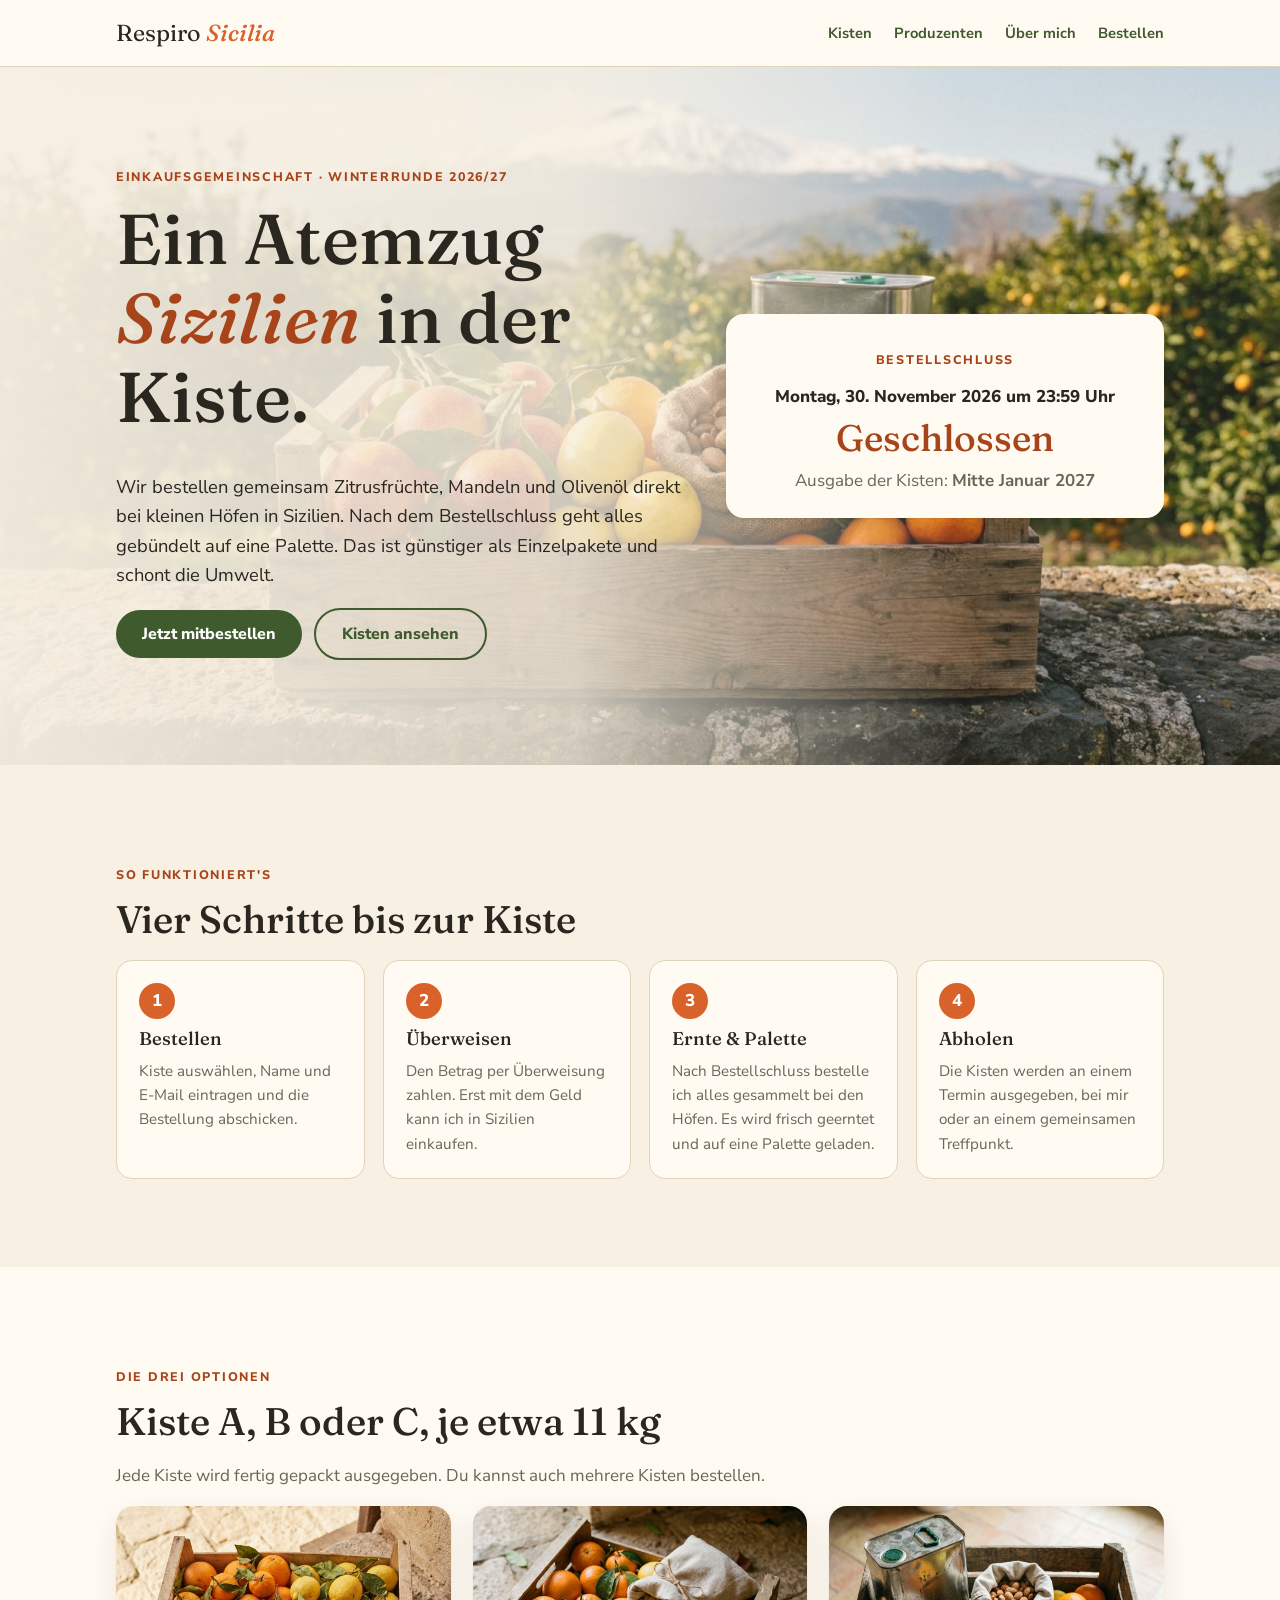
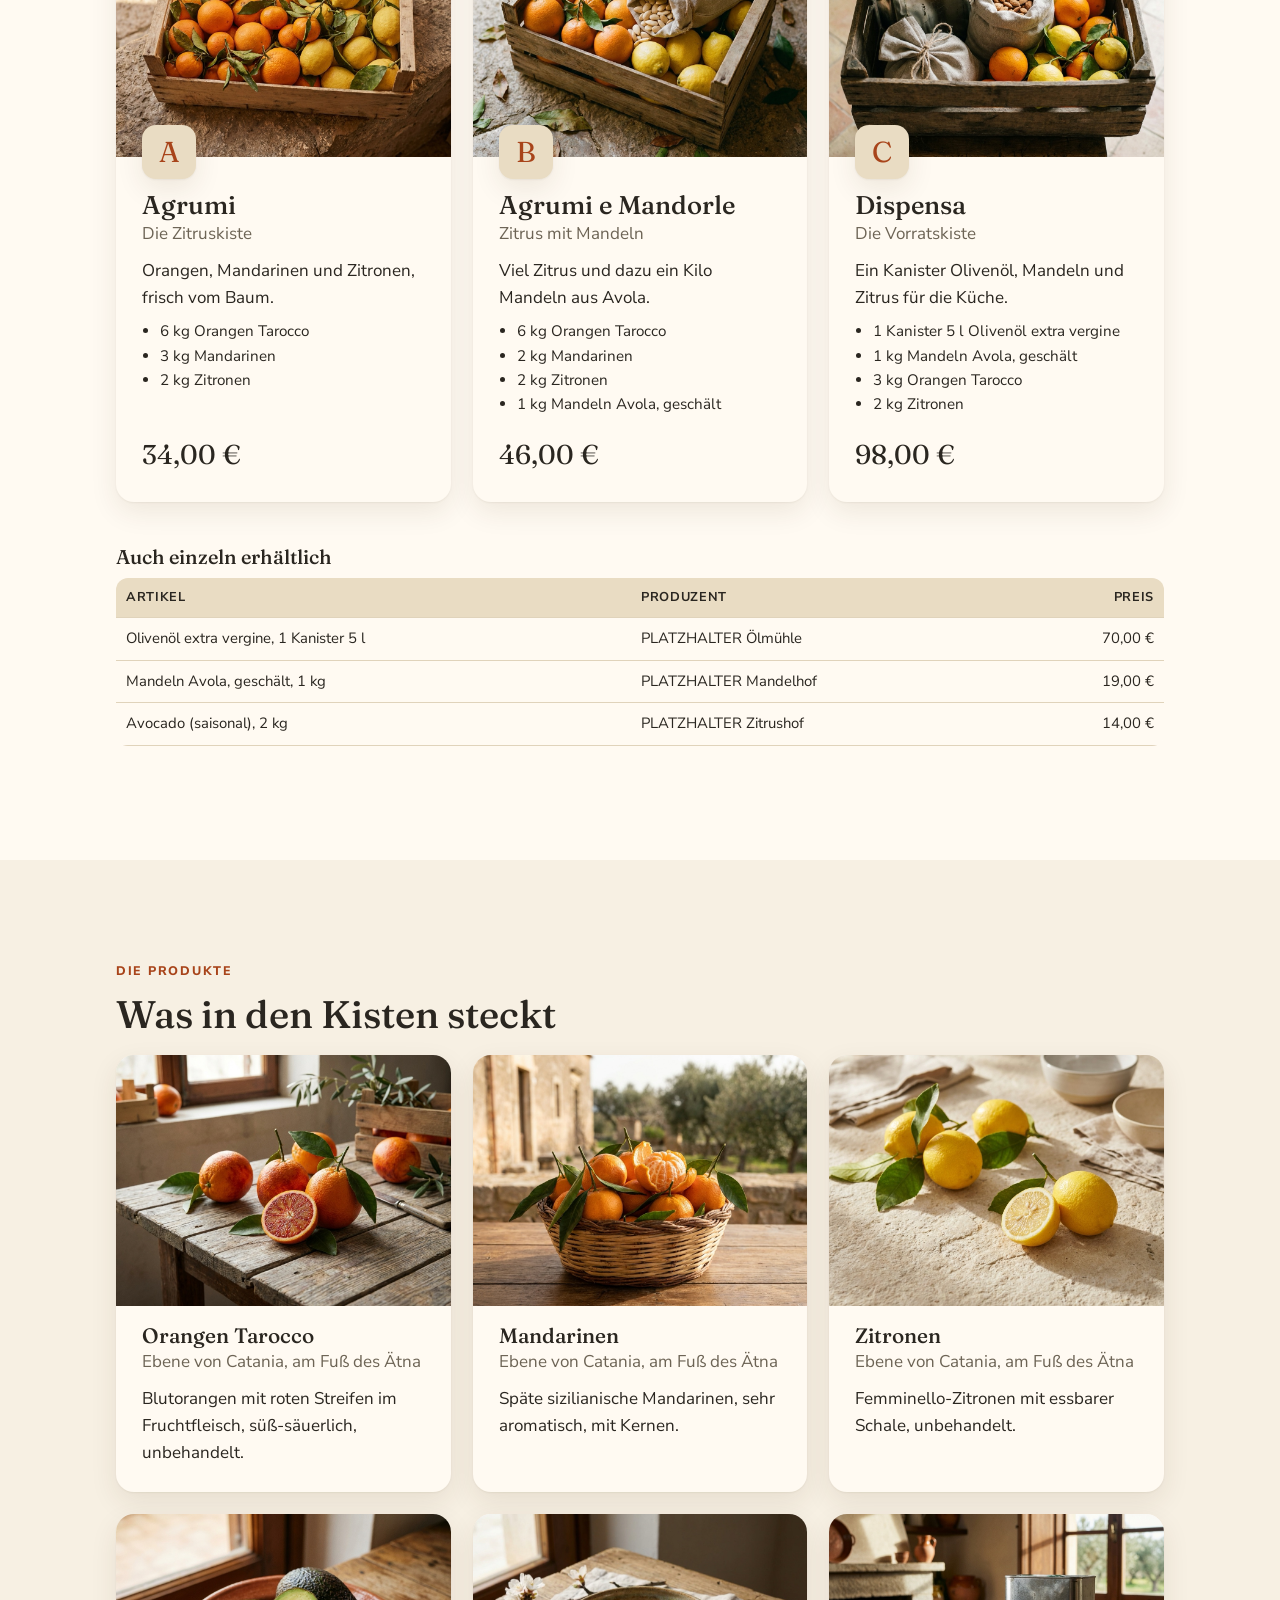
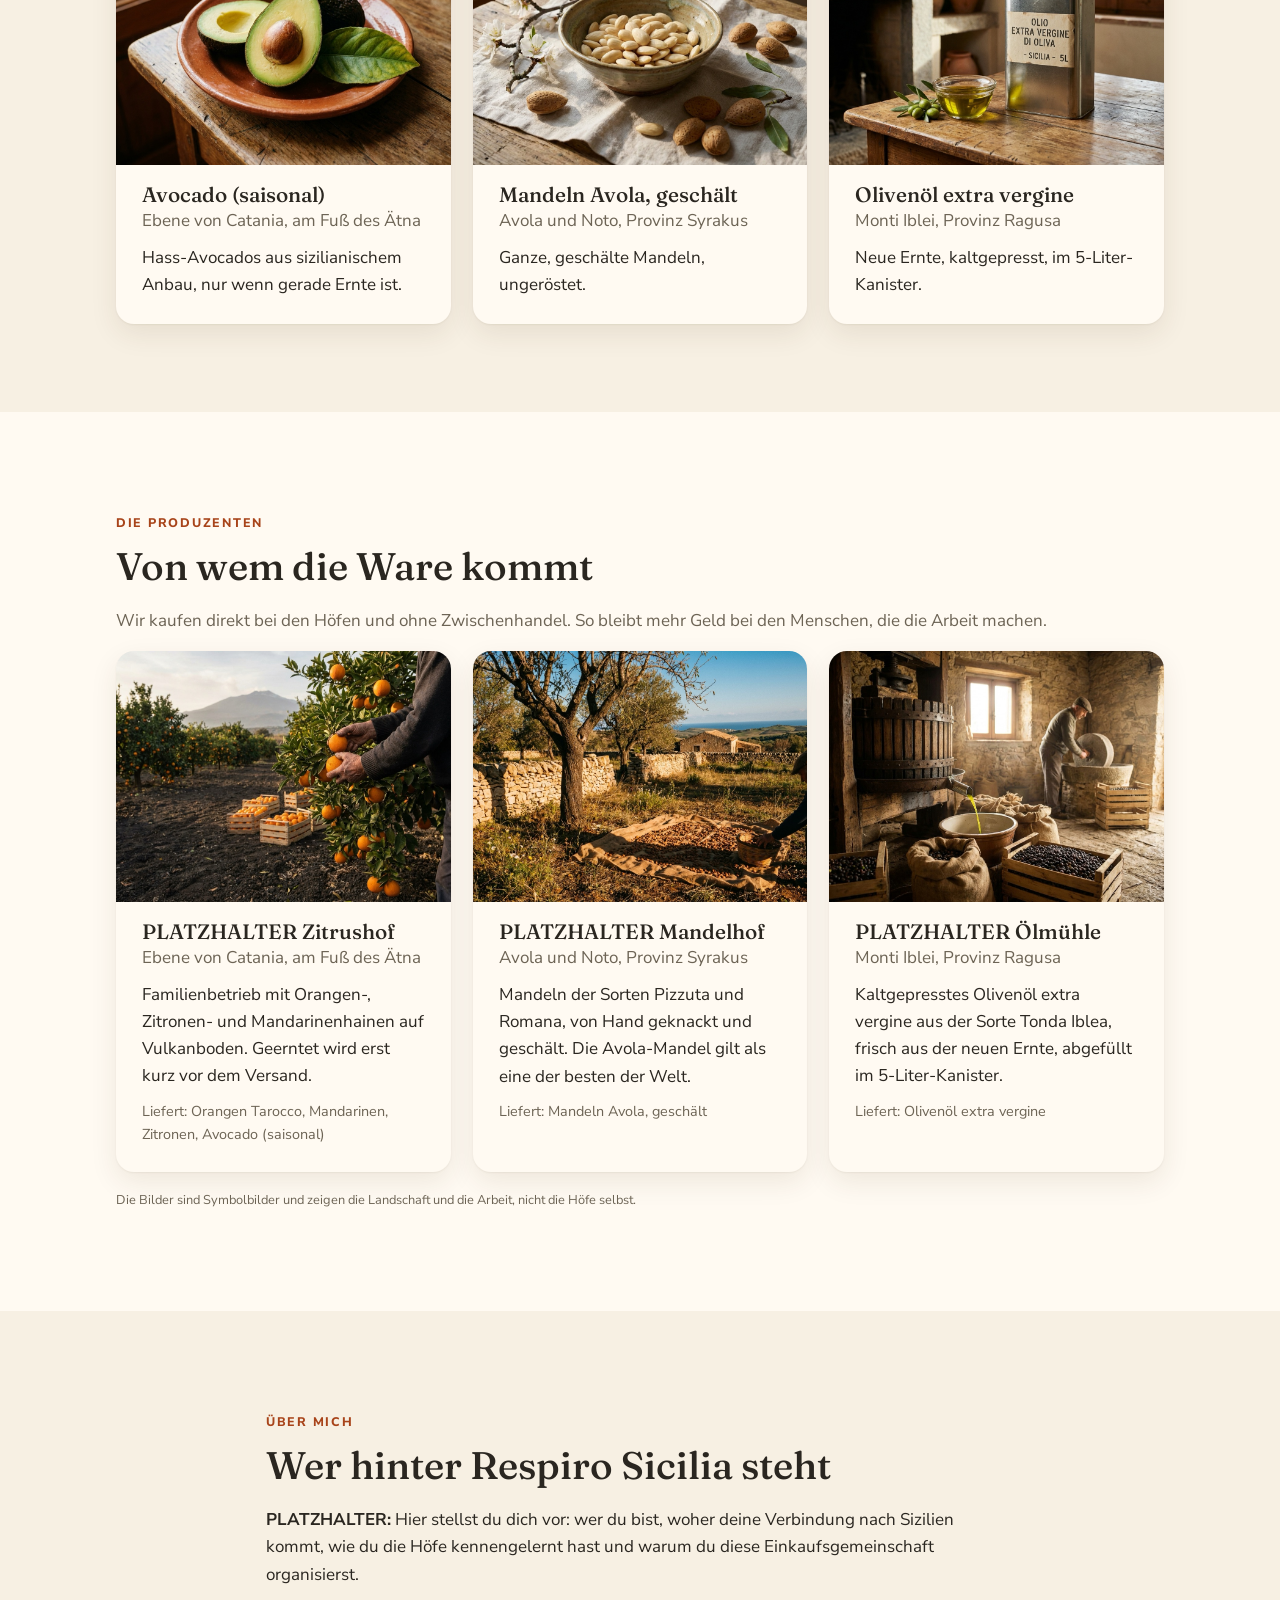
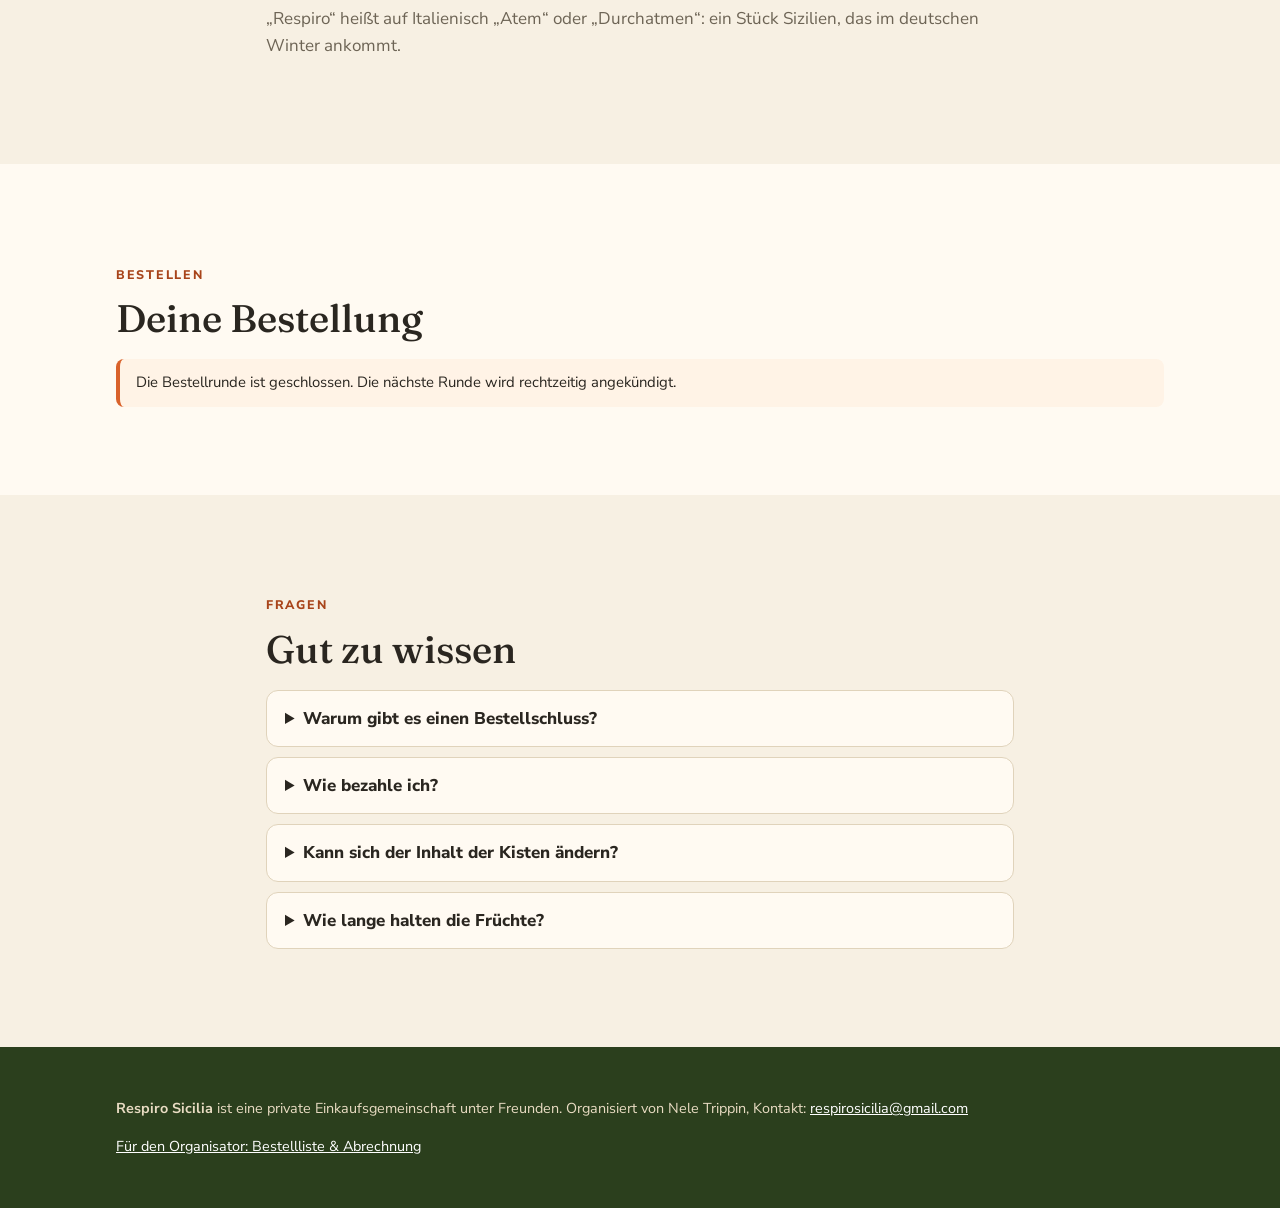
==== commit 50cbfcfb: "Organisatorin Nele Trippin und E-Mail respirosicilia@gmail.com eingetragen Co-Authored-By: Claude Op" ====
--- a/index.html
+++ b/index.html
@@ -143,7 +143,7 @@
   </div>
 </footer>
 
-<script src="runde.js?v=2"></script>
+<script src="runde.js?v=3"></script>
 <script>
 const $ = (s) => document.querySelector(s);
 const ende = new Date(RUNDE.stichtag);
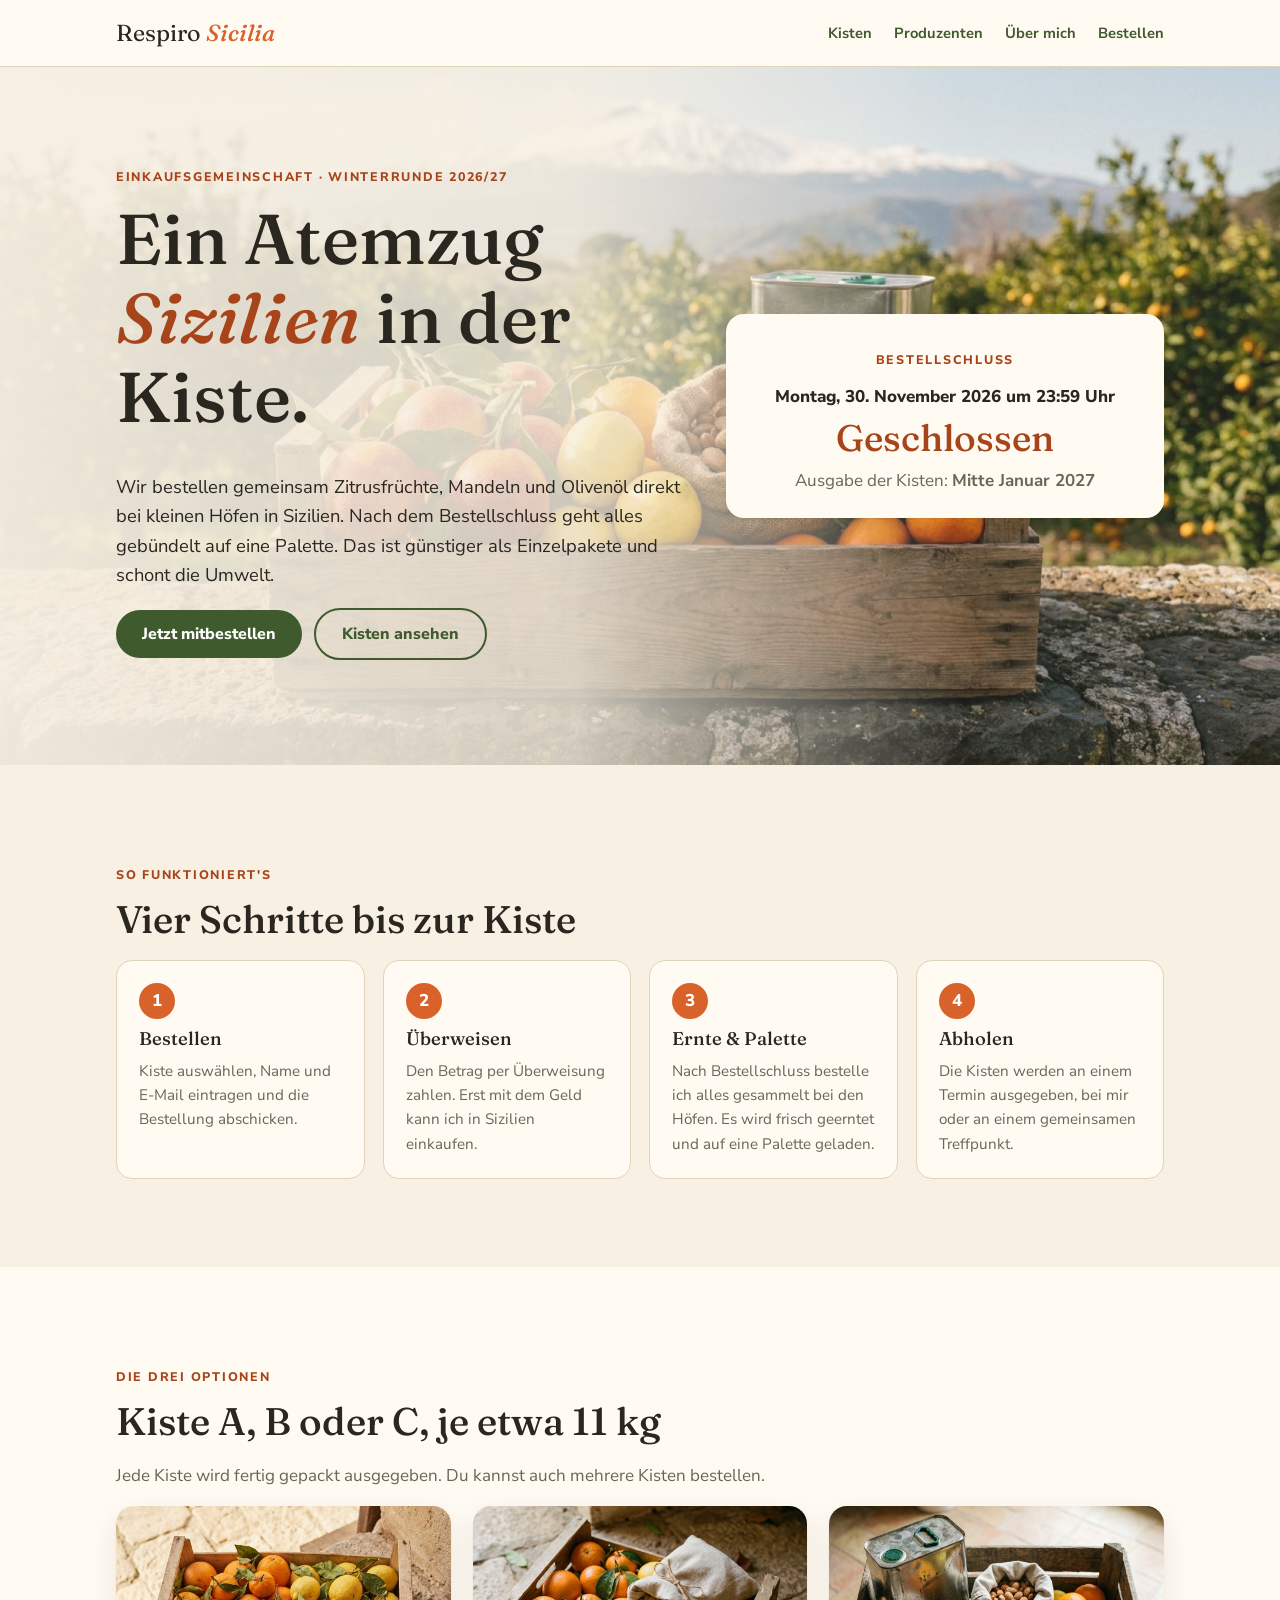
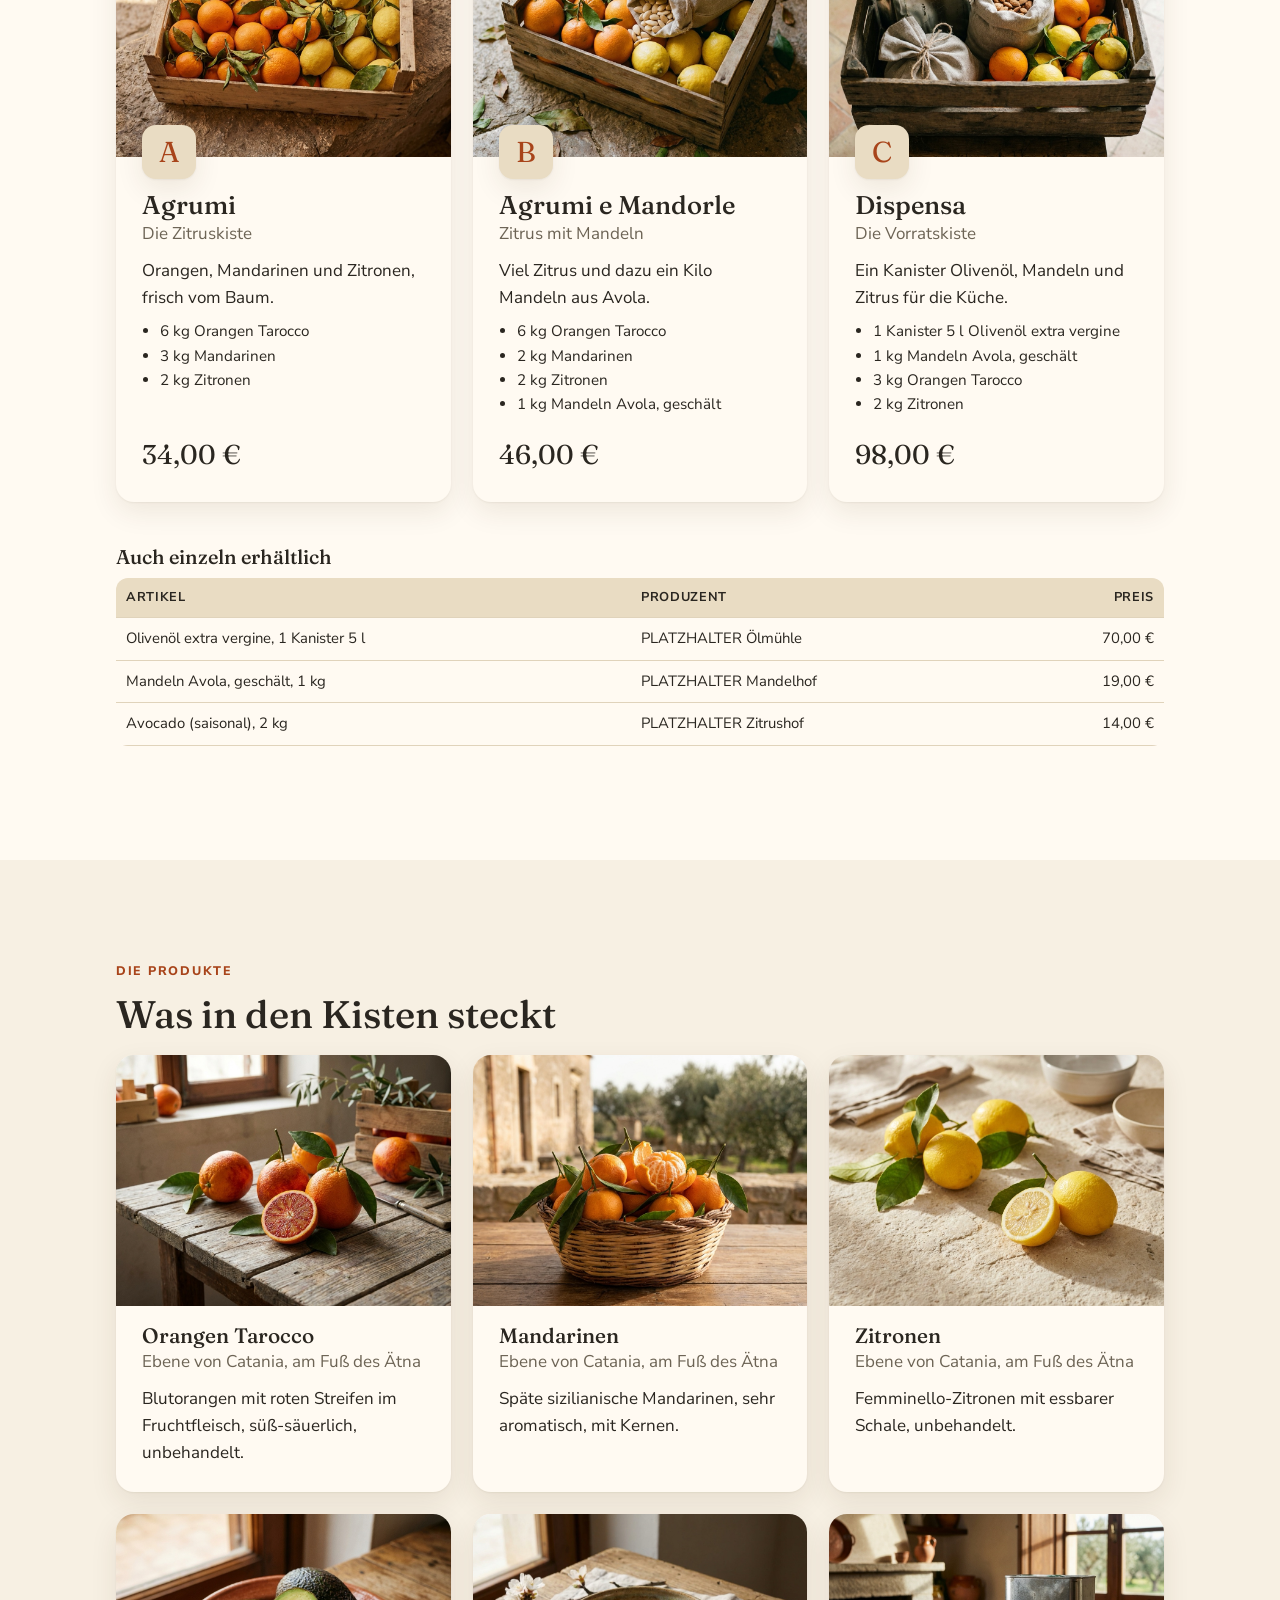
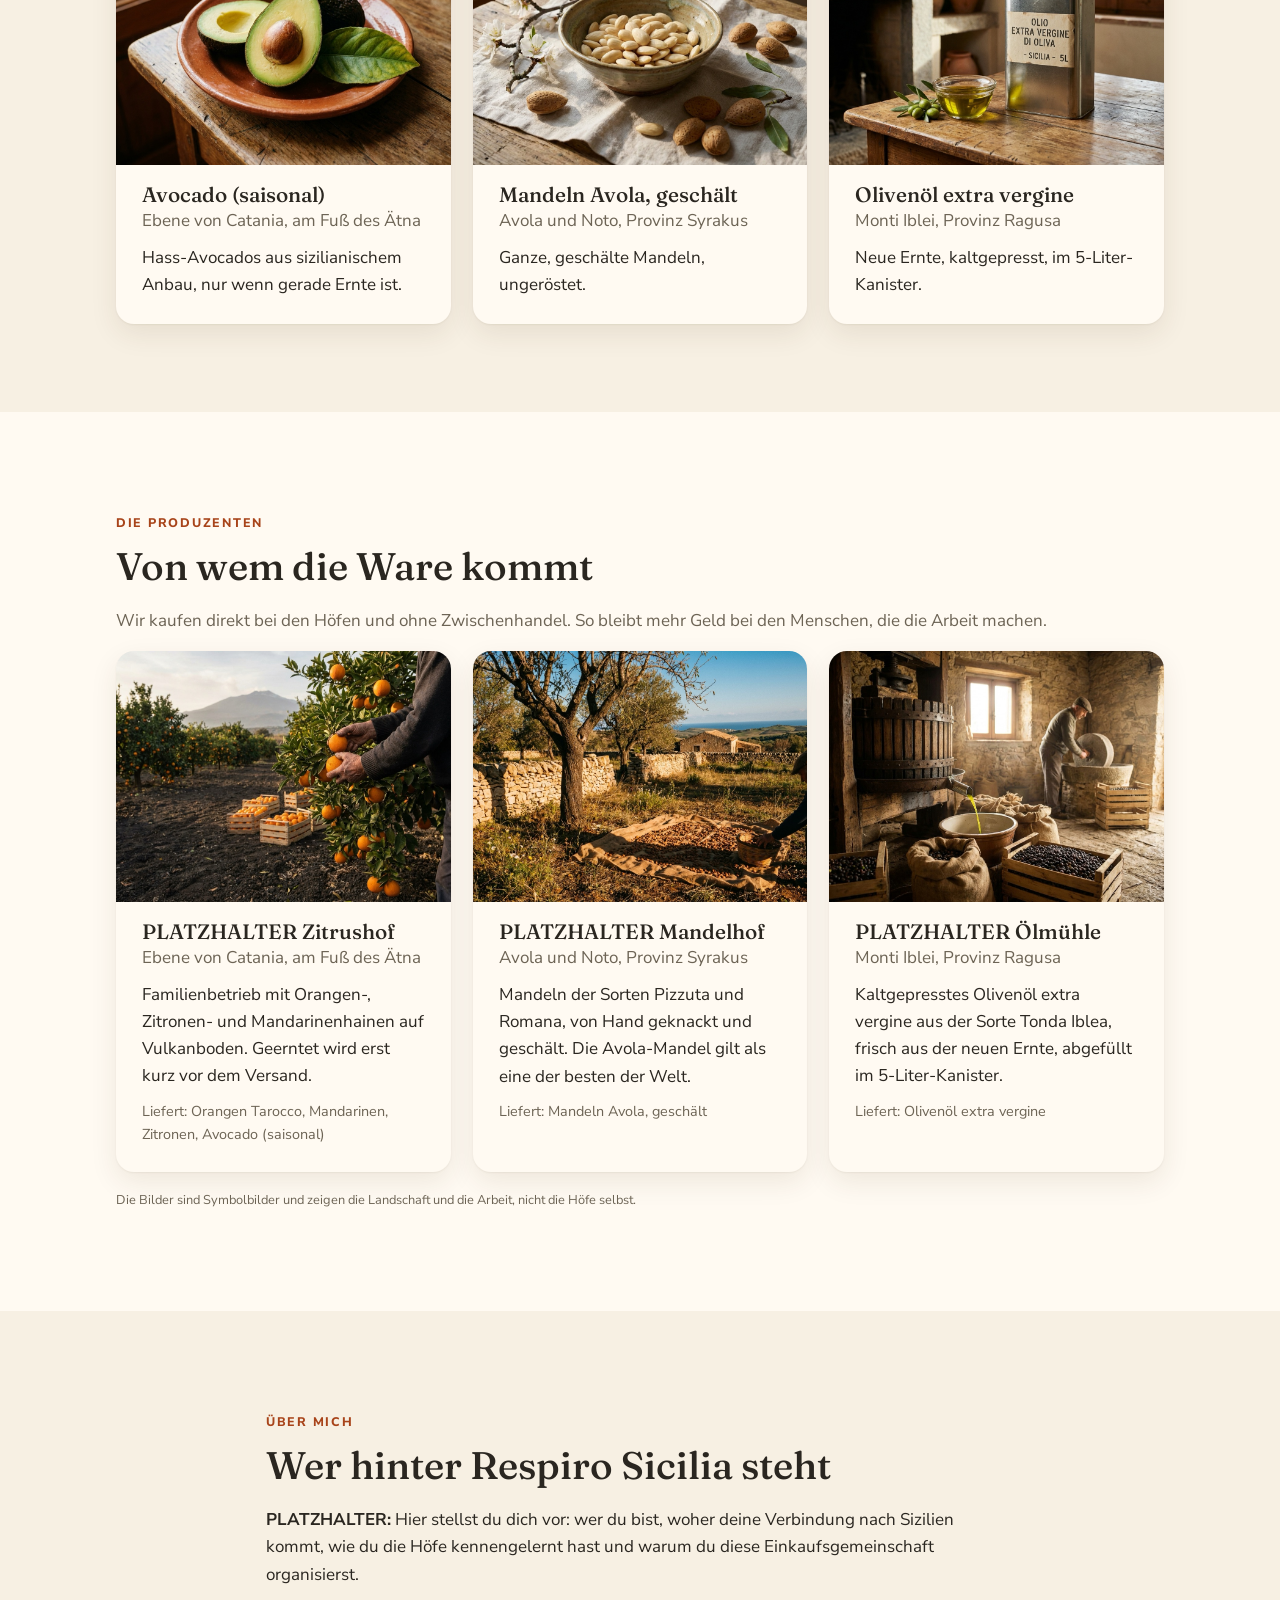
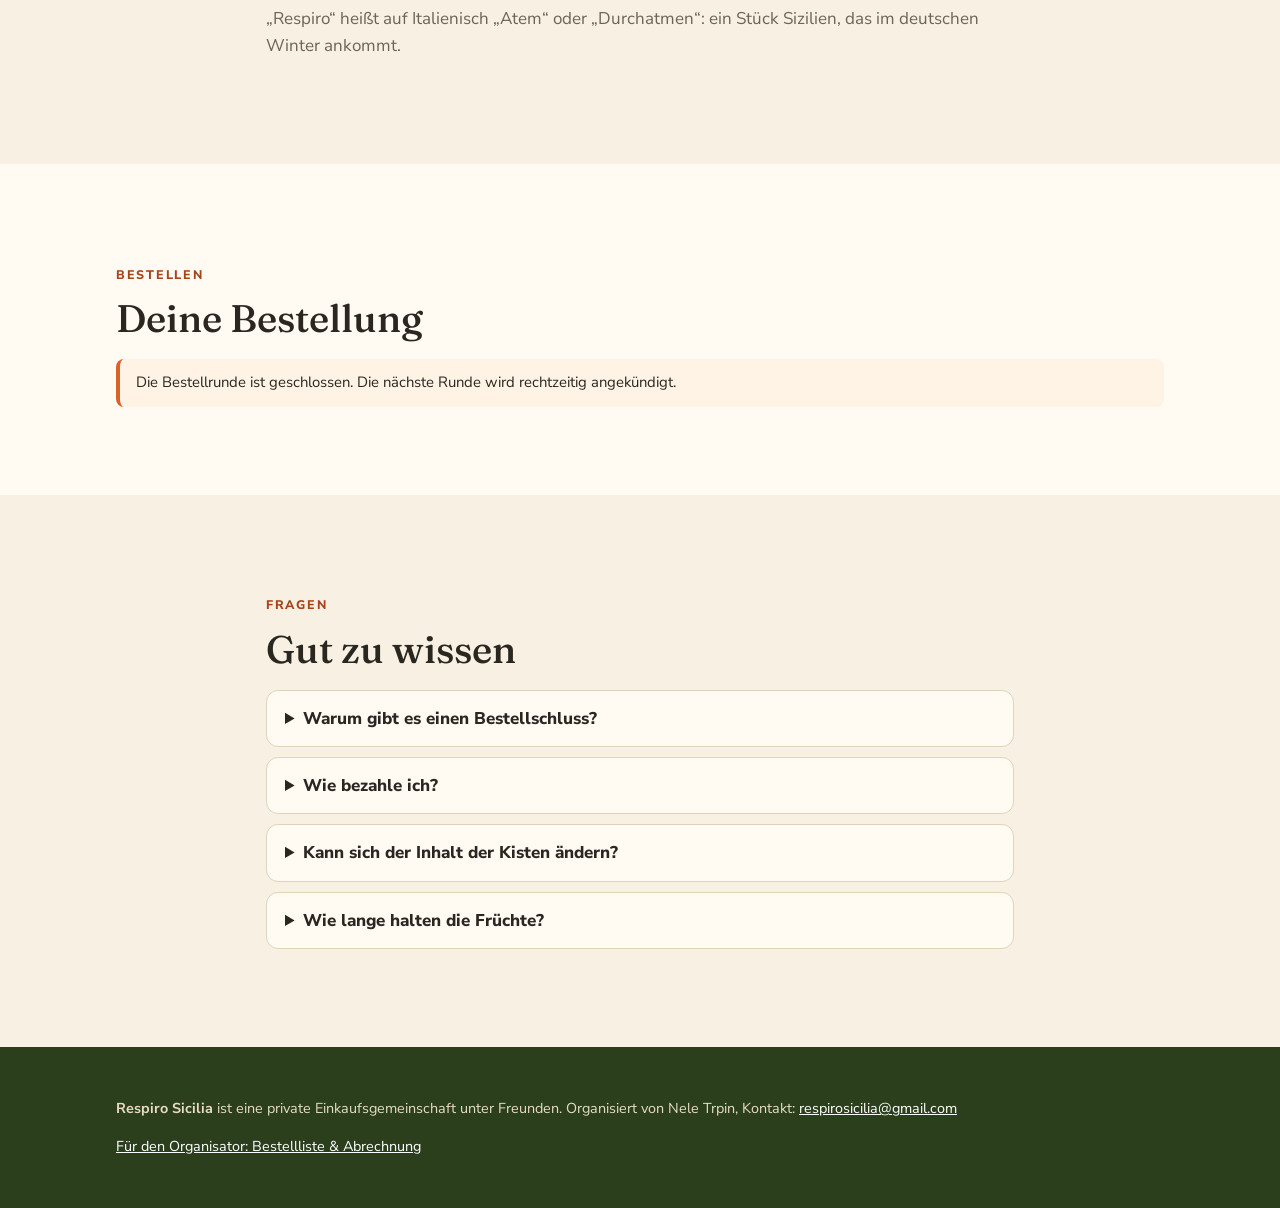
==== commit fdd606f8: "Name korrigiert: Nele Trpin Co-Authored-By: Claude Opus 5.5 <noreply@anthropic.com>" ====
--- a/index.html
+++ b/index.html
@@ -143,7 +143,7 @@
   </div>
 </footer>
 
-<script src="runde.js?v=3"></script>
+<script src="runde.js?v=4"></script>
 <script>
 const $ = (s) => document.querySelector(s);
 const ende = new Date(RUNDE.stichtag);
